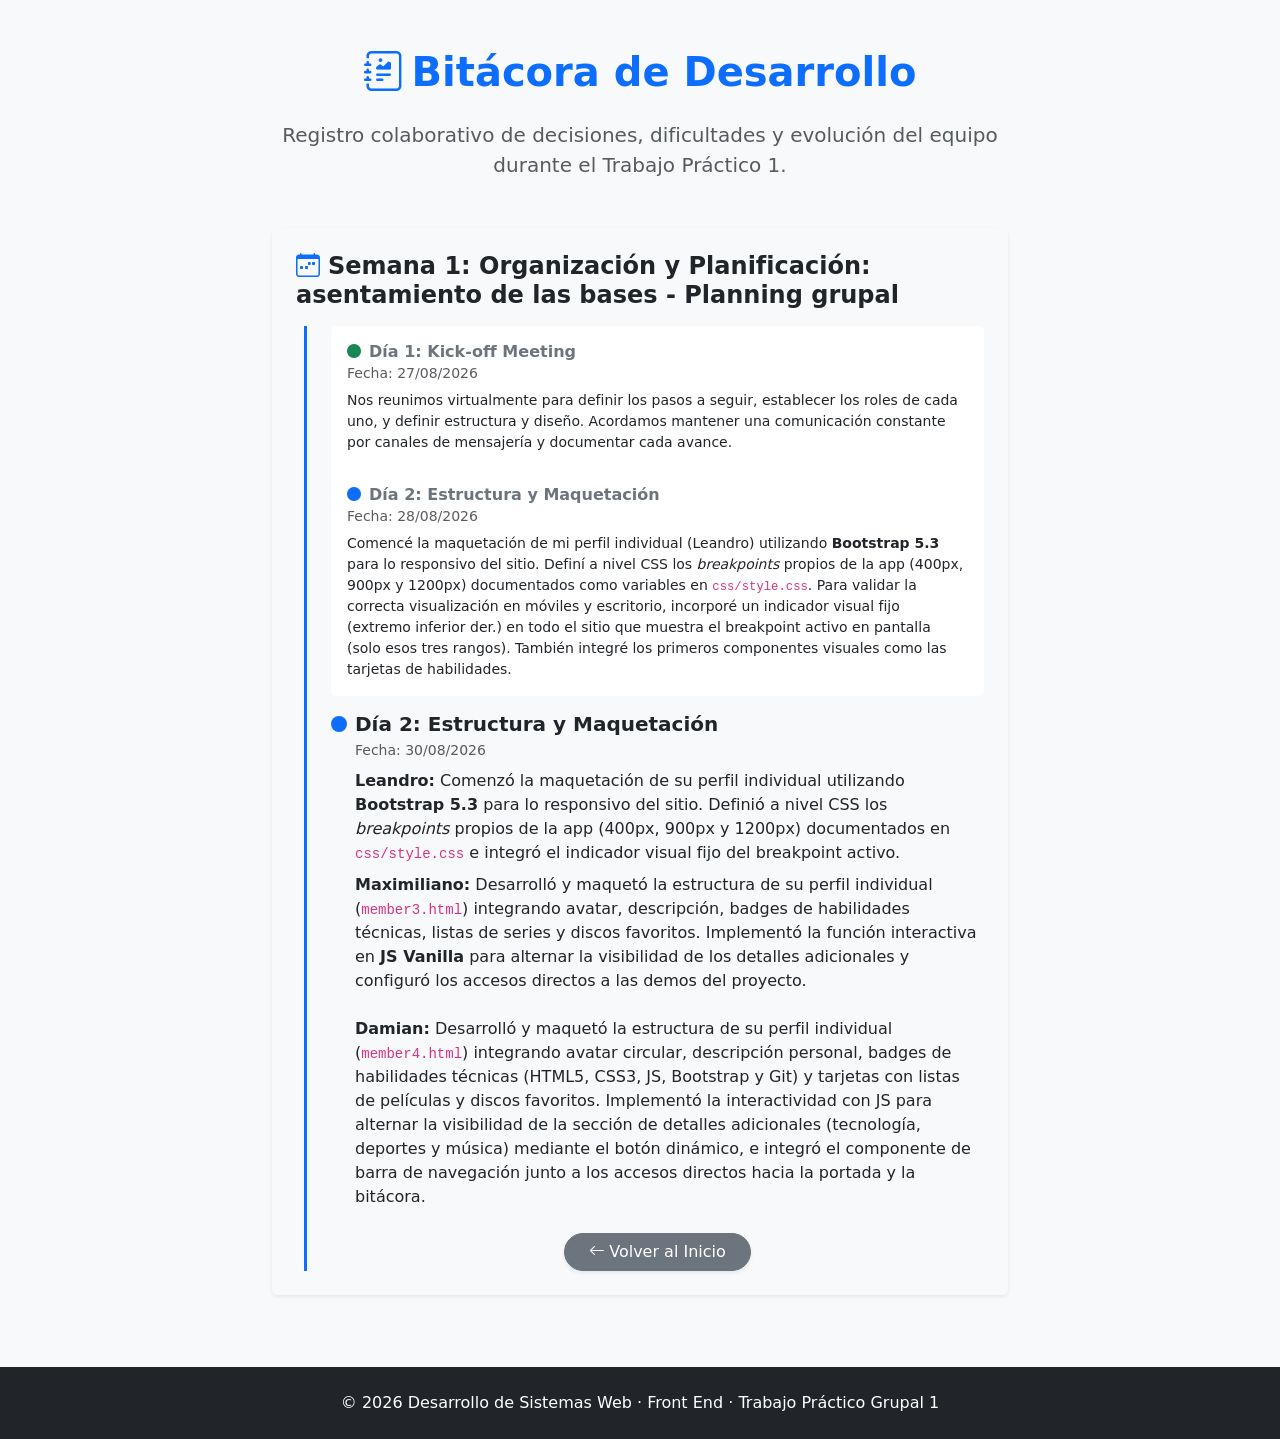
==== bitacora.html @ 04788057 "index y perfil" ====
﻿<!doctype html>
<html lang="es">
  <head>
    <meta charset="utf-8" />
    <meta name="viewport" content="width=device-width, initial-scale=1" />
    <title>TP1 Grupal - Bitácora</title>
    <!-- Bootstrap 5.3 CSS -->
    <link
      href="https://cdn.jsdelivr.net/npm/bootstrap@5.3.8/dist/css/bootstrap.min.css"
      rel="stylesheet"
      integrity="sha384-sRIl4kxILFvY47J16cr9ZwB07vP4J8+LH7qKQnuqkuIAvNWLzeN8tE5YBujZqJLB"
      crossorigin="anonymous"
    />
    <!-- Bootstrap Icons CDN -->
    <link
      rel="stylesheet"
      href="https://cdn.jsdelivr.net/npm/bootstrap-icons@1.13.1/font/bootstrap-icons.min.css"
    />
    <link href="css/style.css" rel="stylesheet" />
  </head>
  <body class="bg-light text-dark">
    <general-navbar></general-navbar>

    <!-- Contenido Bitácora -->
    <main class="container my-5">
      <div class="row justify-content-center">
        <div class="col-lg-8">
          <h1 class="mb-4 fw-bold text-primary text-center">
            <i class="bi bi-journal-richtext me-2"></i>Bitácora de Desarrollo
          </h1>
          <p class="lead text-muted text-center mb-5">
            Registro colaborativo de decisiones, dificultades y evolución del
            equipo durante el Trabajo Práctico 1.
          </p>

          <!-- SEMANA 1: Contenedor Principal -->
          <div class="card mb-4 shadow-sm border-0 bg-light">
            <div class="card-body p-4">
              <h3 class="card-title h4 text-dark fw-bold mb-3">
                <i class="bi bi-calendar-week me-2 text-primary"></i>Semana 1:
                Organización y Planificación: asentamiento de las bases -
                Planning grupal
              </h3>

              <!-- DIA 1: Anidado visualmente -->
              <div class="border-start border-3 border-primary ps-4 ms-2 mt-3">
                <div class="card border-0 shadow-none bg-white mb-3">
                  <div class="card-body p-3">
                    <h5 class="card-title h6 fw-bold text-secondary">
                      <i class="bi bi-circle-fill text-success small me-2"></i
                      >Día 1: Kick-off Meeting
                    </h5>
                    <h6 class="card-subtitle mb-2 text-muted small">
                      Fecha: 27/08/2026
                    </h6>
                    <p class="card-text small">
                      Nos reunimos virtualmente para definir los pasos a seguir,
                      establecer los roles de cada uno, y definir estructura y
                      diseño. Acordamos mantener una comunicación constante por
                      canales de mensajería y documentar cada avance.
                    </p>
                  </div>
                  <div class="card-body p-3">
                    <h5 class="card-title h6 fw-bold text-secondary">
                      <i class="bi bi-circle-fill text-primary small me-2"></i
                      >Día 2: Estructura y Maquetación
                    </h5>
                    <h6 class="card-subtitle mb-2 text-muted small">
                      Fecha: 28/08/2026
                    </h6>
                    <p class="card-text small">
                      Comencé la maquetación de mi perfil individual (Leandro)
                      utilizando
                      <strong>Bootstrap 5.3</strong> para lo responsivo del
                      sitio. Definí a nivel CSS los <em>breakpoints</em> propios
                      de la app (400px, 900px y 1200px) documentados como
                      variables en <code>css/style.css</code>. Para validar la
                      correcta visualización en móviles y escritorio, incorporé
                      un indicador visual fijo (extremo inferior der.) en todo
                      el sitio que muestra el breakpoint activo en pantalla
                      (solo esos tres rangos). También integré los primeros
                      componentes visuales como las tarjetas de habilidades.
                    </p>
                  </div>
                </div>

                <!-- Aquí podrías agregar Día 2, Día 3, etc. siguiendo la misma estructura -->
              <div class="mb-4">
  <div class="d-flex align-items-center mb-1">
    <span class="badge bg-primary rounded-circle p-2 me-2"> </span>
    <h5 class="fw-bold mb-0 text-dark">Día 2: Estructura y Maquetación</h5>
  </div>
  <p class="text-muted small mb-2 ps-4">Fecha: 30/08/2026</p>
  
  <div class="ps-4">
    <p class="mb-2">
      <strong>Leandro:</strong> Comenzó la maquetación de su perfil individual utilizando <strong>Bootstrap 5.3</strong> para lo responsivo del sitio. Definió a nivel CSS los <em>breakpoints</em> propios de la app (400px, 900px y 1200px) documentados en <code>css/style.css</code> e integró el indicador visual fijo del breakpoint activo.
    </p>
    <p class="mb-0">
      <strong>Maximiliano:</strong> Desarrolló y maquetó la estructura de su perfil individual (<code>member3.html</code>) integrando avatar, descripción, badges de habilidades técnicas, listas de series y discos favoritos. Implementó la función interactiva en <strong>JS Vanilla</strong> para alternar la visibilidad de los detalles adicionales y configuró los accesos directos a las demos del proyecto.
    </p>
    <br>
    <p class="mb-4">
      <strong>Damian:</strong> Desarrolló y maquetó la estructura de su perfil individual (<code>member4.html</code>) integrando avatar circular, descripción personal, badges de habilidades técnicas (HTML5, CSS3, JS, Bootstrap y Git) y tarjetas con listas de películas y discos favoritos. Implementó la interactividad con JS para alternar la visibilidad de la sección de detalles adicionales (tecnología, deportes y música) mediante el botón dinámico, e integró el componente de barra de navegación junto a los accesos directos hacia la portada y la bitácora.
    </p>
  </div>
</div>

          <!-- SEMANA 2: Estructura comentada para futuro uso -->
          <!-- 
      <div class="card mb-4 shadow-sm border-0 bg-light">
        <div class="card-body p-4">
          <h3 class="card-title h4 text-dark fw-bold mb-3">
            <i class="bi bi-calendar-week me-2 text-primary"></i>Semana 2: Diseño y Estructura
          </h3>
          <div class="border-start border-3 border-primary ps-4 ms-2 mt-3">
             <div class="card border-0 shadow-none bg-white mb-3">
                <div class="card-body p-3">
                   <h5 class="card-title h6 fw-bold text-secondary">Día X: Avance específico</h5>
                   <p class="card-text small">Detalle del día...</p>
                </div>
             </div>
          </div>
        </div>
      </div> 
      -->

          <div class="text-center mt-4">
            <a
              href="index.html"
              class="btn btn-secondary shadow-sm rounded-pill px-4"
              ><i class="bi bi-arrow-left me-1"></i>Volver al Inicio</a
            >
          </div>
        </div>
      </div>
    </main>

    <!-- Footer -->
    <footer class="text-center py-4 mt-5 bg-dark text-white">
      <div class="container">
        <p class="mb-0">
          &copy; 2026 Desarrollo de Sistemas Web · Front End · Trabajo Práctico
          Grupal 1
        </p>
      </div>
    </footer>

    <!-- Bootstrap JS Bundle -->
    <script
      src="https://cdn.jsdelivr.net/npm/bootstrap@5.3.8/dist/js/bootstrap.bundle.min.js"
      integrity="sha384-FKyoEForCGlyvwx9Hj09JcYn3nv7wiPVlz7YYwJrWVcXK/BmnVDxM+D2scQbITxI"
      crossorigin="anonymous"
    ></script>
    <script type="module" src="js/components/general-navbar.js"></script>
    <script src="js/main.js"></script>
  </body>
</html>
---- css/style.css ----
﻿/* ============================================================
   Estilos mínimos TP1: Uso exclusivo de Bootstrap 5.3 y sus
   clases/colores utilitarios.

   Breakpoints responsivos del proyecto definidos a nivel CSS.
   Bootstrap maneja el grid y "lo responsivo"; aquí dejamos
   declarados y documentados los umbrales propios de la app y
   un indicador visual (debug) que muestra el breakpoint activo.
   ============================================================ */

/* Definición declarativa de los breakpoints de la aplicación */
:root {
  --bp-small: 400px; /* Móviles / phablets  */
  --bp-medium: 900px; /* Tablets / notebooks */
  --bp-large: 1200px; /* Desktop / escritorio */
}

/* Componentes compartidos por las vistas de perfil */
.profile-card {
  max-width: 900px;
  margin-inline: auto;
}

.profile-coin {
  width: 180px;
  height: 180px;
}

@media (max-width: 399.98px) {
  .profile-card {
    padding: 1rem !important;
  }

  .profile-coin {
    width: 140px;
    height: 140px;
  }
}

/* ------------------------------------------------------------
 * Indicador visual de breakpoint activo (debug / validación).
 * Fijo en una esquina, muestra SOLO los 3 breakpoints propios:
 *   400px  → .bp-400
 *   900px  → .bp-900
 *   1200px → .bp-1200
 * Por debajo de 400px el indicador permanece oculto.
 * ---------------------------------------------------------- */
.breakpoint-indicator {
  position: fixed;
  right: 1rem;
  bottom: 1rem;
  z-index: 1080;
  display: inline-flex;
  align-items: center;
  gap: 0.4rem;
  padding: 0.5rem 0.9rem;
  border-radius: 2rem;
  font-size: 0.75rem;
  font-weight: 600;
  line-height: 1;
  color: #fff;
  background-color: rgba(13, 110, 253, 0.85); /* primary */
  box-shadow: 0 0.25rem 0.75rem rgba(0, 0, 0, 0.25);
  pointer-events: none; /* no interfiere con el contenido */
  user-select: none;
}

.breakpoint-indicator span {
  display: none; /* cada span se activa solo en su rango */
}

/* Breakpoint LARGE ≥ 1200px (escritorio) → mostrar "1200px" */
@media (min-width: 1200px) {
  .breakpoint-indicator .bp-1200 {
    display: inline-flex;
  }
}

/* Breakpoint MEDIUM ≥ 900px y < 1200px (tablet / notebook) → "900px" */
@media (min-width: 900px) and (max-width: 1199.98px) {
  .breakpoint-indicator .bp-900 {
    display: inline-flex;
  }
}

/* Breakpoint SMALL ≥ 400px y < 900px (móvil / phablet) → "400px" */
@media (min-width: 400px) and (max-width: 899.98px) {
  .breakpoint-indicator .bp-400 {
    display: inline-flex;
  }
}
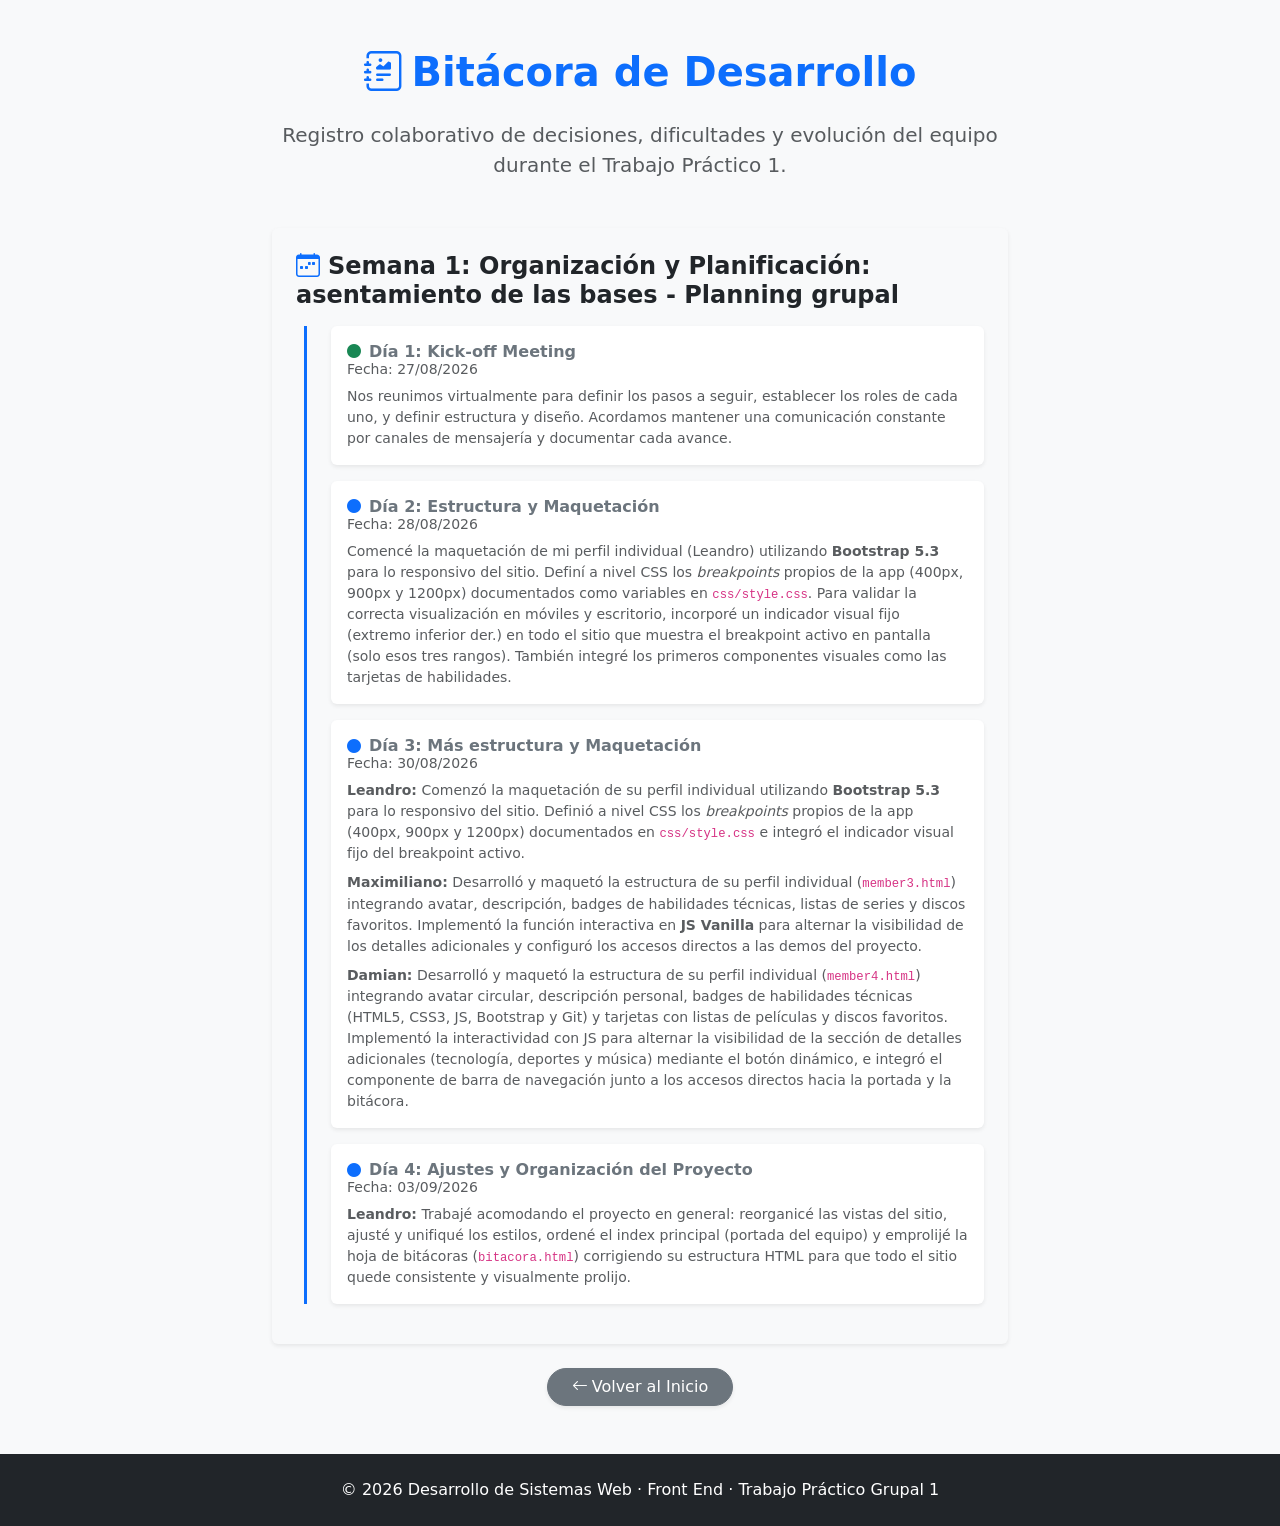
==== commit 51d06c4d: "bitacora mejorada" ====
--- a/bitacora.html
+++ b/bitacora.html
@@ -1,4 +1,4 @@
-﻿<!doctype html>
+<!doctype html>
 <html lang="es">
   <head>
     <meta charset="utf-8" />
@@ -42,33 +42,38 @@
                 Planning grupal
               </h3>
 
-              <!-- DIA 1: Anidado visualmente -->
+              <!-- LINEA DE TIEMPO (TIMELINE) -->
               <div class="border-start border-3 border-primary ps-4 ms-2 mt-3">
-                <div class="card border-0 shadow-none bg-white mb-3">
-                  <div class="card-body p-3">
-                    <h5 class="card-title h6 fw-bold text-secondary">
+                <!-- DIA 1 -->
+                <div class="card border-0 shadow-sm bg-white mb-3">
+                  <div class="card-body p-3">
+                    <h5 class="card-title h6 fw-bold text-secondary mb-1">
                       <i class="bi bi-circle-fill text-success small me-2"></i
                       >Día 1: Kick-off Meeting
                     </h5>
                     <h6 class="card-subtitle mb-2 text-muted small">
                       Fecha: 27/08/2026
                     </h6>
-                    <p class="card-text small">
+                    <p class="card-text small text-muted mb-0">
                       Nos reunimos virtualmente para definir los pasos a seguir,
                       establecer los roles de cada uno, y definir estructura y
                       diseño. Acordamos mantener una comunicación constante por
                       canales de mensajería y documentar cada avance.
                     </p>
                   </div>
-                  <div class="card-body p-3">
-                    <h5 class="card-title h6 fw-bold text-secondary">
+                </div>
+
+                <!-- DIA 2 (28/08/2026) -->
+                <div class="card border-0 shadow-sm bg-white mb-3">
+                  <div class="card-body p-3">
+                    <h5 class="card-title h6 fw-bold text-secondary mb-1">
                       <i class="bi bi-circle-fill text-primary small me-2"></i
                       >Día 2: Estructura y Maquetación
                     </h5>
                     <h6 class="card-subtitle mb-2 text-muted small">
                       Fecha: 28/08/2026
                     </h6>
-                    <p class="card-text small">
+                    <p class="card-text small text-muted mb-0">
                       Comencé la maquetación de mi perfil individual (Leandro)
                       utilizando
                       <strong>Bootstrap 5.3</strong> para lo responsivo del
@@ -84,47 +89,103 @@
                   </div>
                 </div>
 
-                <!-- Aquí podrías agregar Día 2, Día 3, etc. siguiendo la misma estructura -->
-              <div class="mb-4">
-  <div class="d-flex align-items-center mb-1">
-    <span class="badge bg-primary rounded-circle p-2 me-2"> </span>
-    <h5 class="fw-bold mb-0 text-dark">Día 2: Estructura y Maquetación</h5>
-  </div>
-  <p class="text-muted small mb-2 ps-4">Fecha: 30/08/2026</p>
-  
-  <div class="ps-4">
-    <p class="mb-2">
-      <strong>Leandro:</strong> Comenzó la maquetación de su perfil individual utilizando <strong>Bootstrap 5.3</strong> para lo responsivo del sitio. Definió a nivel CSS los <em>breakpoints</em> propios de la app (400px, 900px y 1200px) documentados en <code>css/style.css</code> e integró el indicador visual fijo del breakpoint activo.
-    </p>
-    <p class="mb-0">
-      <strong>Maximiliano:</strong> Desarrolló y maquetó la estructura de su perfil individual (<code>member3.html</code>) integrando avatar, descripción, badges de habilidades técnicas, listas de series y discos favoritos. Implementó la función interactiva en <strong>JS Vanilla</strong> para alternar la visibilidad de los detalles adicionales y configuró los accesos directos a las demos del proyecto.
-    </p>
-    <br>
-    <p class="mb-4">
-      <strong>Damian:</strong> Desarrolló y maquetó la estructura de su perfil individual (<code>member4.html</code>) integrando avatar circular, descripción personal, badges de habilidades técnicas (HTML5, CSS3, JS, Bootstrap y Git) y tarjetas con listas de películas y discos favoritos. Implementó la interactividad con JS para alternar la visibilidad de la sección de detalles adicionales (tecnología, deportes y música) mediante el botón dinámico, e integró el componente de barra de navegación junto a los accesos directos hacia la portada y la bitácora.
-    </p>
-  </div>
-</div>
+                <!-- DIA 3 (30/08/2026) -->
+                <div class="card border-0 shadow-sm bg-white mb-3">
+                  <div class="card-body p-3">
+                    <h5 class="card-title h6 fw-bold text-secondary mb-1">
+                      <i class="bi bi-circle-fill text-primary small me-2"></i
+                      >Día 3: Más estructura y Maquetación
+                    </h5>
+                    <h6 class="card-subtitle mb-2 text-muted small">
+                      Fecha: 30/08/2026
+                    </h6>
+
+                    <div class="card-text small text-muted">
+                      <p class="mb-2">
+                        <strong>Leandro:</strong> Comenzó la maquetación de su
+                        perfil individual utilizando
+                        <strong>Bootstrap 5.3</strong> para lo responsivo del
+                        sitio. Definió a nivel CSS los
+                        <em>breakpoints</em> propios de la app (400px, 900px y
+                        1200px) documentados en <code>css/style.css</code> e
+                        integró el indicador visual fijo del breakpoint activo.
+                      </p>
+                      <p class="mb-2">
+                        <strong>Maximiliano:</strong> Desarrolló y maquetó la
+                        estructura de su perfil individual
+                        (<code>member3.html</code>) integrando avatar,
+                        descripción, badges de habilidades técnicas, listas de
+                        series y discos favoritos. Implementó la función
+                        interactiva en <strong>JS Vanilla</strong> para alternar
+                        la visibilidad de los detalles adicionales y configuró
+                        los accesos directos a las demos del proyecto.
+                      </p>
+                      <p class="mb-0">
+                        <strong>Damian:</strong> Desarrolló y maquetó la
+                        estructura de su perfil individual
+                        (<code>member4.html</code>) integrando avatar circular,
+                        descripción personal, badges de habilidades técnicas
+                        (HTML5, CSS3, JS, Bootstrap y Git) y tarjetas con listas
+                        de películas y discos favoritos. Implementó la
+                        interactividad con JS para alternar la visibilidad de la
+                        sección de detalles adicionales (tecnología, deportes y
+                        música) mediante el botón dinámico, e integró el
+                        componente de barra de navegación junto a los accesos
+                        directos hacia la portada y la bitácora.
+                      </p>
+
+                    </div>
+                  </div>
+                </div>
+
+                <!-- DIA 4 (03/09/2026) -->
+                <div class="card border-0 shadow-sm bg-white mb-3">
+                  <div class="card-body p-3">
+                    <h5 class="card-title h6 fw-bold text-secondary mb-1">
+                      <i class="bi bi-circle-fill text-primary small me-2"></i
+                      >Día 4: Ajustes y Organización del Proyecto
+                    </h5>
+                    <h6 class="card-subtitle mb-2 text-muted small">
+                      Fecha: 03/09/2026
+                    </h6>
+                    <p class="card-text small text-muted mb-0">
+                      <strong>Leandro:</strong> Trabajé acomodando el proyecto
+                      en general: reorganicé las vistas del sitio, ajusté y
+                      unifiqué los estilos, ordené el index principal (portada
+                      del equipo) y emprolijé la hoja de bitácoras
+                      (<code>bitacora.html</code>) corrigiendo su estructura
+                      HTML para que todo el sitio quede consistente y
+                      visualmente prolijo.
+                    </p>
+                  </div>
+                </div>
+
+               </div>
+            </div>
+            <!-- Fin de card-body de Semana 1 -->
+          </div>
+          <!-- Fin de card de Semana 1 -->
 
           <!-- SEMANA 2: Estructura comentada para futuro uso -->
           <!-- 
-      <div class="card mb-4 shadow-sm border-0 bg-light">
-        <div class="card-body p-4">
-          <h3 class="card-title h4 text-dark fw-bold mb-3">
-            <i class="bi bi-calendar-week me-2 text-primary"></i>Semana 2: Diseño y Estructura
-          </h3>
-          <div class="border-start border-3 border-primary ps-4 ms-2 mt-3">
-             <div class="card border-0 shadow-none bg-white mb-3">
-                <div class="card-body p-3">
-                   <h5 class="card-title h6 fw-bold text-secondary">Día X: Avance específico</h5>
-                   <p class="card-text small">Detalle del día...</p>
-                </div>
-             </div>
-          </div>
-        </div>
-      </div> 
-      -->
-
+          <div class="card mb-4 shadow-sm border-0 bg-light">
+            <div class="card-body p-4">
+              <h3 class="card-title h4 text-dark fw-bold mb-3">
+                <i class="bi bi-calendar-week me-2 text-primary"></i>Semana 2: Diseño y Estructura
+              </h3>
+              <div class="border-start border-3 border-primary ps-4 ms-2 mt-3">
+                <div class="card border-0 shadow-sm bg-white mb-3">
+                  <div class="card-body p-3">
+                    <h5 class="card-title h6 fw-bold text-secondary">Día X: Avance específico</h5>
+                    <p class="card-text small">Detalle del día...</p>
+                  </div>
+                </div>
+              </div>
+            </div>
+          </div> 
+          -->
+
+          <!-- Botón de retorno -->
           <div class="text-center mt-4">
             <a
               href="index.html"
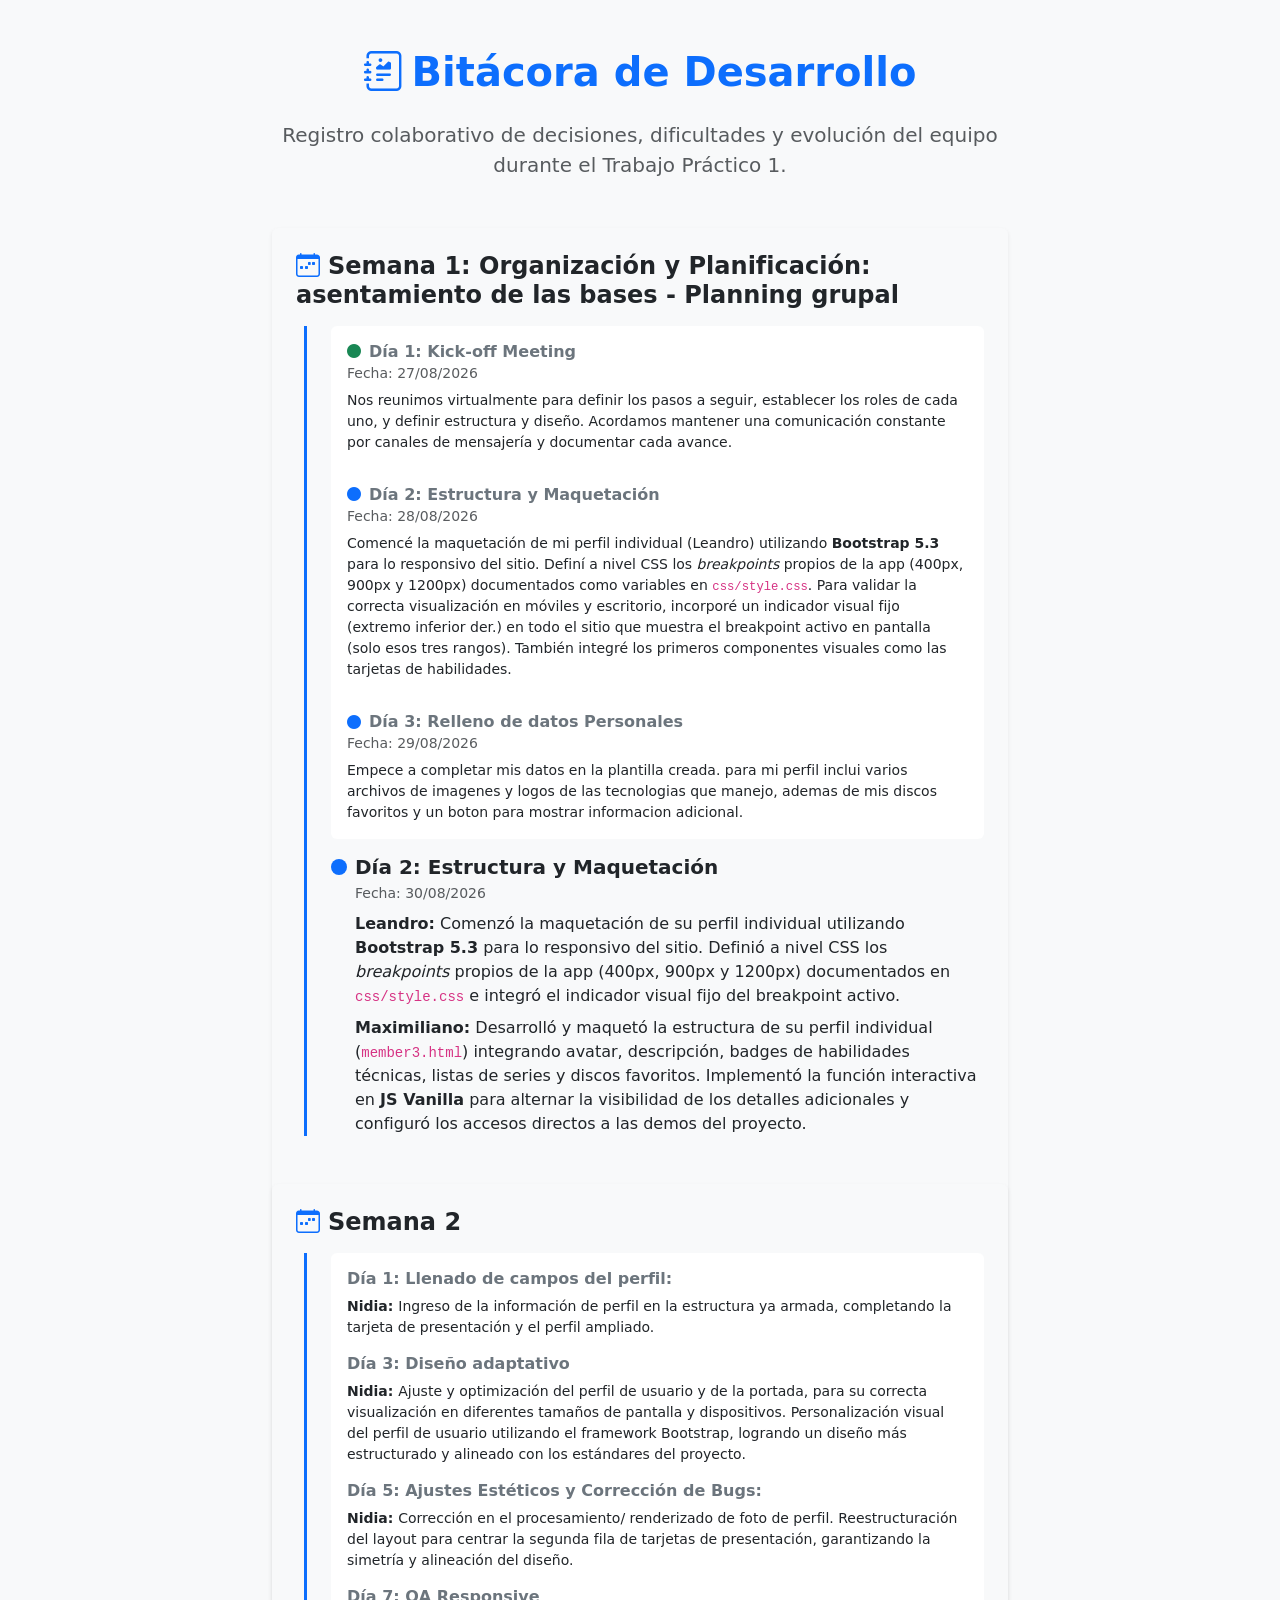
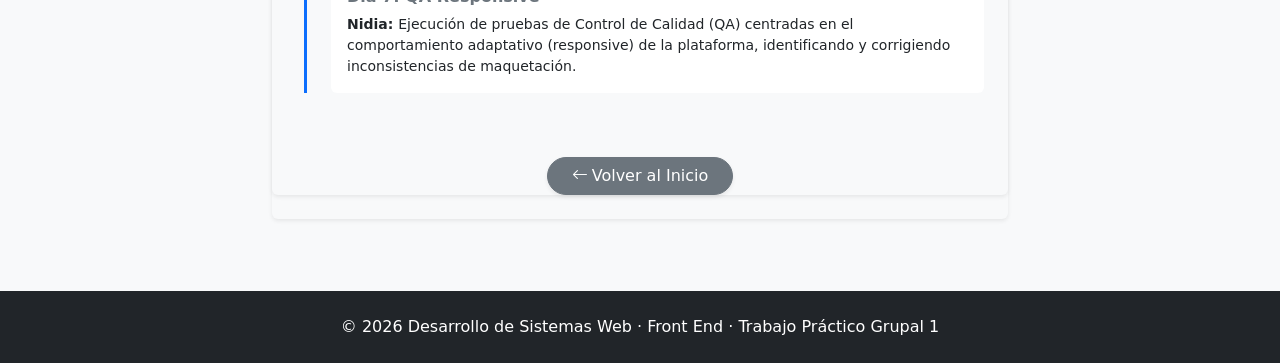
==== commit 59869550: "agregué mi parte de la bitácora" ====
--- a/bitacora.html
+++ b/bitacora.html
@@ -1,4 +1,4 @@
-<!doctype html>
+﻿<!doctype html>
 <html lang="es">
   <head>
     <meta charset="utf-8" />
@@ -42,38 +42,33 @@
                 Planning grupal
               </h3>
 
-              <!-- LINEA DE TIEMPO (TIMELINE) -->
+              <!-- DIA 1: Anidado visualmente -->
               <div class="border-start border-3 border-primary ps-4 ms-2 mt-3">
-                <!-- DIA 1 -->
-                <div class="card border-0 shadow-sm bg-white mb-3">
+                <div class="card border-0 shadow-none bg-white mb-3">
                   <div class="card-body p-3">
-                    <h5 class="card-title h6 fw-bold text-secondary mb-1">
+                    <h5 class="card-title h6 fw-bold text-secondary">
                       <i class="bi bi-circle-fill text-success small me-2"></i
                       >Día 1: Kick-off Meeting
                     </h5>
                     <h6 class="card-subtitle mb-2 text-muted small">
                       Fecha: 27/08/2026
                     </h6>
-                    <p class="card-text small text-muted mb-0">
+                    <p class="card-text small">
                       Nos reunimos virtualmente para definir los pasos a seguir,
                       establecer los roles de cada uno, y definir estructura y
                       diseño. Acordamos mantener una comunicación constante por
                       canales de mensajería y documentar cada avance.
                     </p>
                   </div>
-                </div>
-
-                <!-- DIA 2 (28/08/2026) -->
-                <div class="card border-0 shadow-sm bg-white mb-3">
                   <div class="card-body p-3">
-                    <h5 class="card-title h6 fw-bold text-secondary mb-1">
+                    <h5 class="card-title h6 fw-bold text-secondary">
                       <i class="bi bi-circle-fill text-primary small me-2"></i
                       >Día 2: Estructura y Maquetación
                     </h5>
                     <h6 class="card-subtitle mb-2 text-muted small">
                       Fecha: 28/08/2026
                     </h6>
-                    <p class="card-text small text-muted mb-0">
+                    <p class="card-text small">
                       Comencé la maquetación de mi perfil individual (Leandro)
                       utilizando
                       <strong>Bootstrap 5.3</strong> para lo responsivo del
@@ -87,105 +82,76 @@
                       componentes visuales como las tarjetas de habilidades.
                     </p>
                   </div>
-                </div>
-
-                <!-- DIA 3 (30/08/2026) -->
-                <div class="card border-0 shadow-sm bg-white mb-3">
                   <div class="card-body p-3">
-                    <h5 class="card-title h6 fw-bold text-secondary mb-1">
+                    <h5 class="card-title h6 fw-bold text-secondary">
                       <i class="bi bi-circle-fill text-primary small me-2"></i
-                      >Día 3: Más estructura y Maquetación
+                      >Día 3: Relleno de datos Personales
                     </h5>
                     <h6 class="card-subtitle mb-2 text-muted small">
-                      Fecha: 30/08/2026
+                      Fecha: 29/08/2026
                     </h6>
-
-                    <div class="card-text small text-muted">
-                      <p class="mb-2">
-                        <strong>Leandro:</strong> Comenzó la maquetación de su
-                        perfil individual utilizando
-                        <strong>Bootstrap 5.3</strong> para lo responsivo del
-                        sitio. Definió a nivel CSS los
-                        <em>breakpoints</em> propios de la app (400px, 900px y
-                        1200px) documentados en <code>css/style.css</code> e
-                        integró el indicador visual fijo del breakpoint activo.
-                      </p>
-                      <p class="mb-2">
-                        <strong>Maximiliano:</strong> Desarrolló y maquetó la
-                        estructura de su perfil individual
-                        (<code>member3.html</code>) integrando avatar,
-                        descripción, badges de habilidades técnicas, listas de
-                        series y discos favoritos. Implementó la función
-                        interactiva en <strong>JS Vanilla</strong> para alternar
-                        la visibilidad de los detalles adicionales y configuró
-                        los accesos directos a las demos del proyecto.
-                      </p>
-                      <p class="mb-0">
-                        <strong>Damian:</strong> Desarrolló y maquetó la
-                        estructura de su perfil individual
-                        (<code>member4.html</code>) integrando avatar circular,
-                        descripción personal, badges de habilidades técnicas
-                        (HTML5, CSS3, JS, Bootstrap y Git) y tarjetas con listas
-                        de películas y discos favoritos. Implementó la
-                        interactividad con JS para alternar la visibilidad de la
-                        sección de detalles adicionales (tecnología, deportes y
-                        música) mediante el botón dinámico, e integró el
-                        componente de barra de navegación junto a los accesos
-                        directos hacia la portada y la bitácora.
-                      </p>
-
-                    </div>
-                  </div>
-                </div>
-
-                <!-- DIA 4 (03/09/2026) -->
-                <div class="card border-0 shadow-sm bg-white mb-3">
-                  <div class="card-body p-3">
-                    <h5 class="card-title h6 fw-bold text-secondary mb-1">
-                      <i class="bi bi-circle-fill text-primary small me-2"></i
-                      >Día 4: Ajustes y Organización del Proyecto
-                    </h5>
-                    <h6 class="card-subtitle mb-2 text-muted small">
-                      Fecha: 03/09/2026
-                    </h6>
-                    <p class="card-text small text-muted mb-0">
-                      <strong>Leandro:</strong> Trabajé acomodando el proyecto
-                      en general: reorganicé las vistas del sitio, ajusté y
-                      unifiqué los estilos, ordené el index principal (portada
-                      del equipo) y emprolijé la hoja de bitácoras
-                      (<code>bitacora.html</code>) corrigiendo su estructura
-                      HTML para que todo el sitio quede consistente y
-                      visualmente prolijo.
+                    <p class="card-text small">
+                      Empece a completar mis datos en la plantilla creada. para mi perfil inclui varios archivos de imagenes y
+                      logos de las tecnologias que manejo, ademas de mis discos favoritos y un boton para mostrar informacion adicional.
+                                              
                     </p>
                   </div>
                 </div>
 
-               </div>
-            </div>
-            <!-- Fin de card-body de Semana 1 -->
-          </div>
-          <!-- Fin de card de Semana 1 -->
-
-          <!-- SEMANA 2: Estructura comentada para futuro uso -->
-          <!-- 
-          <div class="card mb-4 shadow-sm border-0 bg-light">
-            <div class="card-body p-4">
-              <h3 class="card-title h4 text-dark fw-bold mb-3">
-                <i class="bi bi-calendar-week me-2 text-primary"></i>Semana 2: Diseño y Estructura
-              </h3>
-              <div class="border-start border-3 border-primary ps-4 ms-2 mt-3">
-                <div class="card border-0 shadow-sm bg-white mb-3">
-                  <div class="card-body p-3">
-                    <h5 class="card-title h6 fw-bold text-secondary">Día X: Avance específico</h5>
-                    <p class="card-text small">Detalle del día...</p>
+                <!-- Aquí podrías agregar Día 2, Día 3, etc. siguiendo la misma estructura -->
+              <div class="mb-4">
+                  <div class="d-flex align-items-center mb-1">
+                    <span class="badge bg-primary rounded-circle p-2 me-2"> </span>
+                    <h5 class="fw-bold mb-0 text-dark">Día 2: Estructura y Maquetación</h5>
+                  </div>
+                  <p class="text-muted small mb-2 ps-4">Fecha: 30/08/2026</p>
+                  
+                  <div class="ps-4">
+                    <p class="mb-2">
+                      <strong>Leandro:</strong> Comenzó la maquetación de su perfil individual utilizando <strong>Bootstrap 5.3</strong> para lo responsivo del sitio. Definió a nivel CSS los <em>breakpoints</em> propios de la app (400px, 900px y 1200px) documentados en <code>css/style.css</code> e integró el indicador visual fijo del breakpoint activo.
+                    </p>
+                    <p class="mb-0">
+                      <strong>Maximiliano:</strong> Desarrolló y maquetó la estructura de su perfil individual (<code>member3.html</code>) integrando avatar, descripción, badges de habilidades técnicas, listas de series y discos favoritos. Implementó la función interactiva en <strong>JS Vanilla</strong> para alternar la visibilidad de los detalles adicionales y configuró los accesos directos a las demos del proyecto.
+                    </p>
                   </div>
                 </div>
               </div>
-            </div>
-          </div> 
-          -->
+          </div>            <!-- SEMANA 2: -->
+           
+              <div class="card mb-4 shadow-sm border-0 bg-light">
+                      <div class="card-body p-4">
+                        <h3 class="card-title h4 text-dark fw-bold mb-3">
+                          <i class="bi bi-calendar-week me-2 text-primary"></i>Semana 2
+                        </h3>
+                        <div class="border-start border-3 border-primary ps-4 ms-2 mt-3">
+                          <div class="card border-0 shadow-none bg-white mb-3">
+                              <div class="card-body p-3">
 
-          <!-- Botón de retorno -->
+                                <h5 class="card-title h6 fw-bold text-secondary">Día 1: Llenado de campos del perfil:</h5>
+                                <p class="card-text small"><strong>Nidia: </strong>Ingreso de la información de perfil en la 
+                                estructura ya armada, completando la tarjeta de presentación y el perfil ampliado.</p>
+                                <h5 class="card-title h6 fw-bold text-secondary">Día 3: Diseño adaptativo</h5>
+                                <p class="card-text small"><strong>Nidia: </strong>Ajuste y optimización del perfil 
+                                  de usuario y de la portada, para su correcta visualización en diferentes tamaños de pantalla y
+                                  dispositivos. Personalización visual del perfil de usuario utilizando el framework Bootstrap,
+                                  logrando un diseño más estructurado y alineado con los estándares del proyecto.</p>  
+                                <h5 class="card-title h6 fw-bold text-secondary">Día 5: Ajustes Estéticos y Corrección de Bugs:</h5>
+                                <p class="card-text small"><strong>Nidia: </strong>Corrección en el procesamiento/
+                                  renderizado de foto de perfil. Reestructuración del layout para centrar la segunda
+                                  fila de tarjetas de presentación, garantizando la simetría y alineación del diseño.</p>
+                                  <h5 class="card-title h6 fw-bold text-secondary">Día 7: QA Responsive</h5>
+                                <p class="card-text small"><strong>Nidia: </strong>Ejecución de pruebas de Control de Calidad (QA)
+                                  centradas en el comportamiento adaptativo (responsive) de la plataforma, identificando
+                                    y corrigiendo inconsistencias de maquetación.</p>
+                                
+                                  
+                              </div>
+              </div>
+          
+        </div>
+      </div> 
+      
+
           <div class="text-center mt-4">
             <a
               href="index.html"
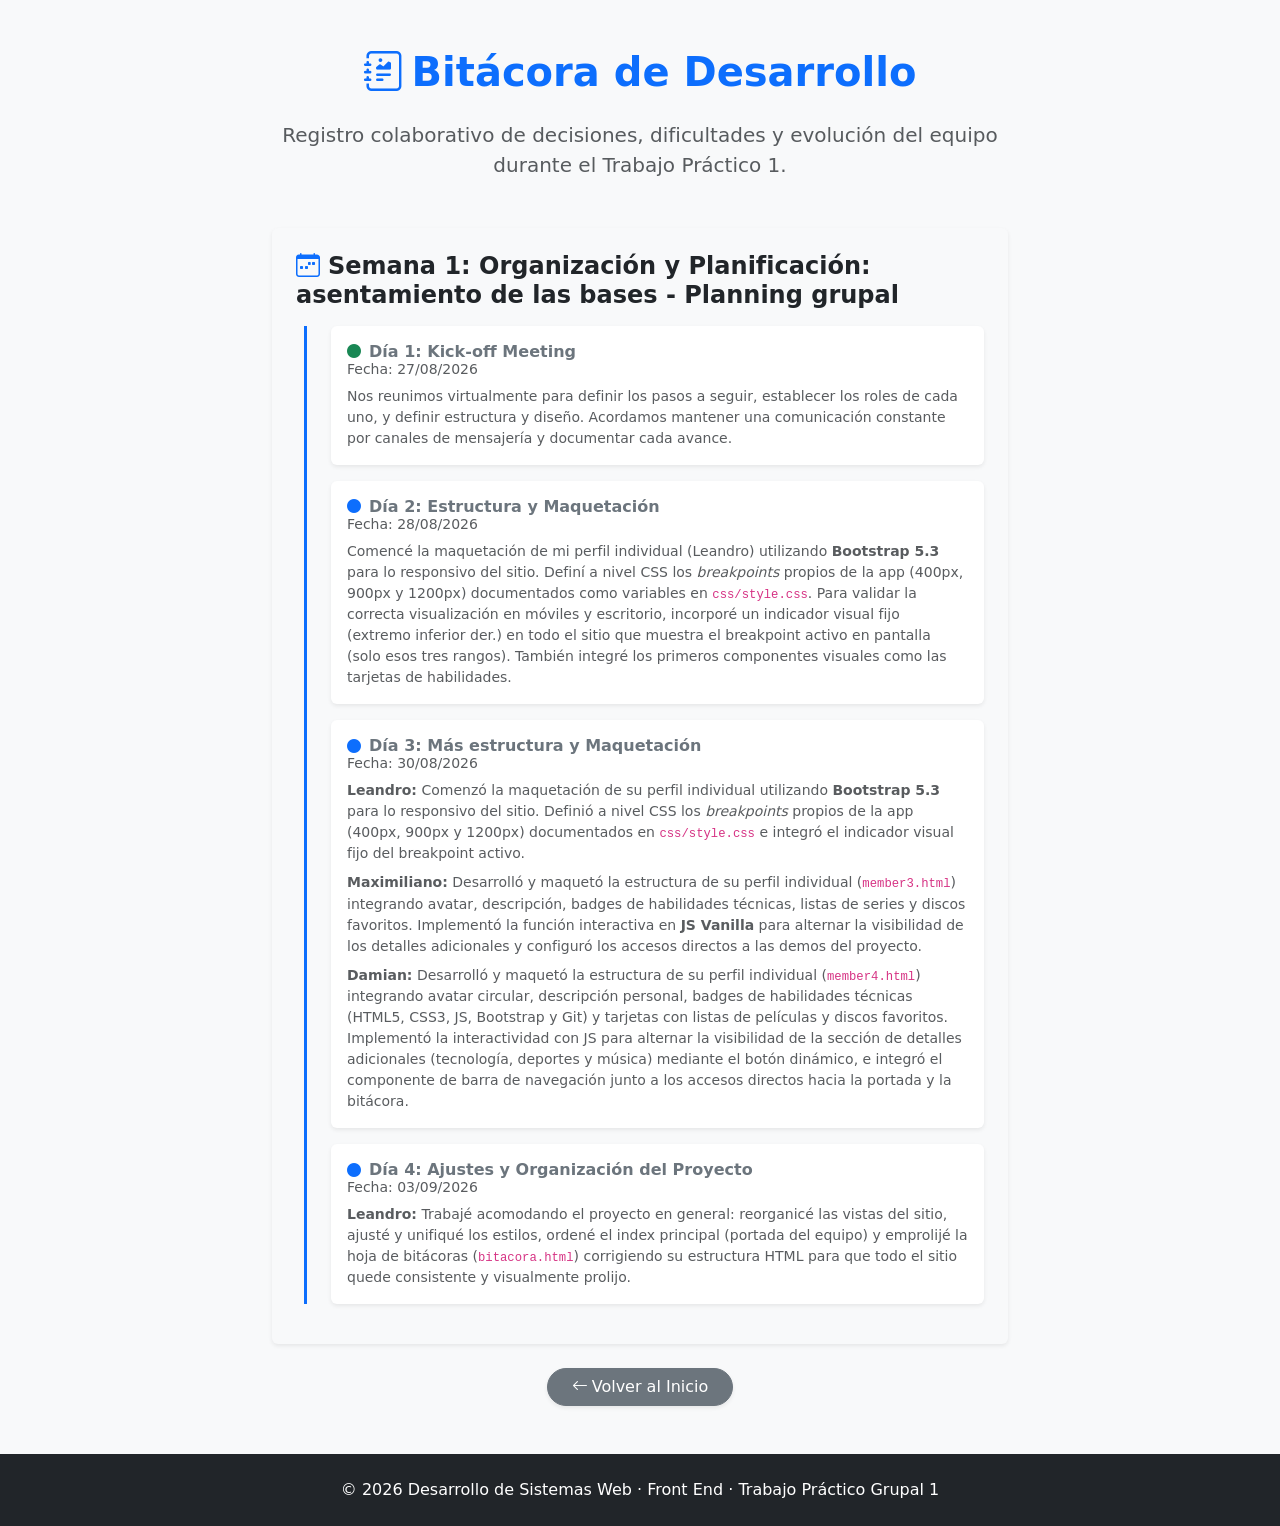
==== commit 87b5e64f: "Merge branch 'main' into Nidia" ====
--- a/bitacora.html
+++ b/bitacora.html
@@ -1,4 +1,4 @@
-﻿<!doctype html>
+<!doctype html>
 <html lang="es">
   <head>
     <meta charset="utf-8" />
@@ -42,33 +42,38 @@
                 Planning grupal
               </h3>
 
-              <!-- DIA 1: Anidado visualmente -->
+              <!-- LINEA DE TIEMPO (TIMELINE) -->
               <div class="border-start border-3 border-primary ps-4 ms-2 mt-3">
-                <div class="card border-0 shadow-none bg-white mb-3">
-                  <div class="card-body p-3">
-                    <h5 class="card-title h6 fw-bold text-secondary">
+                <!-- DIA 1 -->
+                <div class="card border-0 shadow-sm bg-white mb-3">
+                  <div class="card-body p-3">
+                    <h5 class="card-title h6 fw-bold text-secondary mb-1">
                       <i class="bi bi-circle-fill text-success small me-2"></i
                       >Día 1: Kick-off Meeting
                     </h5>
                     <h6 class="card-subtitle mb-2 text-muted small">
                       Fecha: 27/08/2026
                     </h6>
-                    <p class="card-text small">
+                    <p class="card-text small text-muted mb-0">
                       Nos reunimos virtualmente para definir los pasos a seguir,
                       establecer los roles de cada uno, y definir estructura y
                       diseño. Acordamos mantener una comunicación constante por
                       canales de mensajería y documentar cada avance.
                     </p>
                   </div>
-                  <div class="card-body p-3">
-                    <h5 class="card-title h6 fw-bold text-secondary">
+                </div>
+
+                <!-- DIA 2 (28/08/2026) -->
+                <div class="card border-0 shadow-sm bg-white mb-3">
+                  <div class="card-body p-3">
+                    <h5 class="card-title h6 fw-bold text-secondary mb-1">
                       <i class="bi bi-circle-fill text-primary small me-2"></i
                       >Día 2: Estructura y Maquetación
                     </h5>
                     <h6 class="card-subtitle mb-2 text-muted small">
                       Fecha: 28/08/2026
                     </h6>
-                    <p class="card-text small">
+                    <p class="card-text small text-muted mb-0">
                       Comencé la maquetación de mi perfil individual (Leandro)
                       utilizando
                       <strong>Bootstrap 5.3</strong> para lo responsivo del
@@ -82,76 +87,105 @@
                       componentes visuales como las tarjetas de habilidades.
                     </p>
                   </div>
-                  <div class="card-body p-3">
-                    <h5 class="card-title h6 fw-bold text-secondary">
+                </div>
+
+                <!-- DIA 3 (30/08/2026) -->
+                <div class="card border-0 shadow-sm bg-white mb-3">
+                  <div class="card-body p-3">
+                    <h5 class="card-title h6 fw-bold text-secondary mb-1">
                       <i class="bi bi-circle-fill text-primary small me-2"></i
-                      >Día 3: Relleno de datos Personales
-                    </h5>
-                    <h6 class="card-subtitle mb-2 text-muted small">
-                      Fecha: 29/08/2026
-                    </h6>
-                    <p class="card-text small">
-                      Empece a completar mis datos en la plantilla creada. para mi perfil inclui varios archivos de imagenes y
-                      logos de las tecnologias que manejo, ademas de mis discos favoritos y un boton para mostrar informacion adicional.
-                                              
+                      >Día 3: Más estructura y Maquetación
+                    </h5>
+                    <h6 class="card-subtitle mb-2 text-muted small">
+                      Fecha: 30/08/2026
+                    </h6>
+
+                    <div class="card-text small text-muted">
+                      <p class="mb-2">
+                        <strong>Leandro:</strong> Comenzó la maquetación de su
+                        perfil individual utilizando
+                        <strong>Bootstrap 5.3</strong> para lo responsivo del
+                        sitio. Definió a nivel CSS los
+                        <em>breakpoints</em> propios de la app (400px, 900px y
+                        1200px) documentados en <code>css/style.css</code> e
+                        integró el indicador visual fijo del breakpoint activo.
+                      </p>
+                      <p class="mb-2">
+                        <strong>Maximiliano:</strong> Desarrolló y maquetó la
+                        estructura de su perfil individual
+                        (<code>member3.html</code>) integrando avatar,
+                        descripción, badges de habilidades técnicas, listas de
+                        series y discos favoritos. Implementó la función
+                        interactiva en <strong>JS Vanilla</strong> para alternar
+                        la visibilidad de los detalles adicionales y configuró
+                        los accesos directos a las demos del proyecto.
+                      </p>
+                      <p class="mb-0">
+                        <strong>Damian:</strong> Desarrolló y maquetó la
+                        estructura de su perfil individual
+                        (<code>member4.html</code>) integrando avatar circular,
+                        descripción personal, badges de habilidades técnicas
+                        (HTML5, CSS3, JS, Bootstrap y Git) y tarjetas con listas
+                        de películas y discos favoritos. Implementó la
+                        interactividad con JS para alternar la visibilidad de la
+                        sección de detalles adicionales (tecnología, deportes y
+                        música) mediante el botón dinámico, e integró el
+                        componente de barra de navegación junto a los accesos
+                        directos hacia la portada y la bitácora.
+                      </p>
+
+                    </div>
+                  </div>
+                </div>
+
+                <!-- DIA 4 (03/09/2026) -->
+                <div class="card border-0 shadow-sm bg-white mb-3">
+                  <div class="card-body p-3">
+                    <h5 class="card-title h6 fw-bold text-secondary mb-1">
+                      <i class="bi bi-circle-fill text-primary small me-2"></i
+                      >Día 4: Ajustes y Organización del Proyecto
+                    </h5>
+                    <h6 class="card-subtitle mb-2 text-muted small">
+                      Fecha: 03/09/2026
+                    </h6>
+                    <p class="card-text small text-muted mb-0">
+                      <strong>Leandro:</strong> Trabajé acomodando el proyecto
+                      en general: reorganicé las vistas del sitio, ajusté y
+                      unifiqué los estilos, ordené el index principal (portada
+                      del equipo) y emprolijé la hoja de bitácoras
+                      (<code>bitacora.html</code>) corrigiendo su estructura
+                      HTML para que todo el sitio quede consistente y
+                      visualmente prolijo.
                     </p>
                   </div>
                 </div>
 
-                <!-- Aquí podrías agregar Día 2, Día 3, etc. siguiendo la misma estructura -->
-              <div class="mb-4">
-                  <div class="d-flex align-items-center mb-1">
-                    <span class="badge bg-primary rounded-circle p-2 me-2"> </span>
-                    <h5 class="fw-bold mb-0 text-dark">Día 2: Estructura y Maquetación</h5>
-                  </div>
-                  <p class="text-muted small mb-2 ps-4">Fecha: 30/08/2026</p>
-                  
-                  <div class="ps-4">
-                    <p class="mb-2">
-                      <strong>Leandro:</strong> Comenzó la maquetación de su perfil individual utilizando <strong>Bootstrap 5.3</strong> para lo responsivo del sitio. Definió a nivel CSS los <em>breakpoints</em> propios de la app (400px, 900px y 1200px) documentados en <code>css/style.css</code> e integró el indicador visual fijo del breakpoint activo.
-                    </p>
-                    <p class="mb-0">
-                      <strong>Maximiliano:</strong> Desarrolló y maquetó la estructura de su perfil individual (<code>member3.html</code>) integrando avatar, descripción, badges de habilidades técnicas, listas de series y discos favoritos. Implementó la función interactiva en <strong>JS Vanilla</strong> para alternar la visibilidad de los detalles adicionales y configuró los accesos directos a las demos del proyecto.
-                    </p>
+               </div>
+            </div>
+            <!-- Fin de card-body de Semana 1 -->
+          </div>
+          <!-- Fin de card de Semana 1 -->
+
+          <!-- SEMANA 2: Estructura comentada para futuro uso -->
+          <!-- 
+          <div class="card mb-4 shadow-sm border-0 bg-light">
+            <div class="card-body p-4">
+              <h3 class="card-title h4 text-dark fw-bold mb-3">
+                <i class="bi bi-calendar-week me-2 text-primary"></i>Semana 2: Diseño y Estructura
+              </h3>
+              <div class="border-start border-3 border-primary ps-4 ms-2 mt-3">
+                <div class="card border-0 shadow-sm bg-white mb-3">
+                  <div class="card-body p-3">
+                    <h5 class="card-title h6 fw-bold text-secondary">Día X: Avance específico</h5>
+                    <p class="card-text small">Detalle del día...</p>
                   </div>
                 </div>
               </div>
-          </div>            <!-- SEMANA 2: -->
-           
-              <div class="card mb-4 shadow-sm border-0 bg-light">
-                      <div class="card-body p-4">
-                        <h3 class="card-title h4 text-dark fw-bold mb-3">
-                          <i class="bi bi-calendar-week me-2 text-primary"></i>Semana 2
-                        </h3>
-                        <div class="border-start border-3 border-primary ps-4 ms-2 mt-3">
-                          <div class="card border-0 shadow-none bg-white mb-3">
-                              <div class="card-body p-3">
-
-                                <h5 class="card-title h6 fw-bold text-secondary">Día 1: Llenado de campos del perfil:</h5>
-                                <p class="card-text small"><strong>Nidia: </strong>Ingreso de la información de perfil en la 
-                                estructura ya armada, completando la tarjeta de presentación y el perfil ampliado.</p>
-                                <h5 class="card-title h6 fw-bold text-secondary">Día 3: Diseño adaptativo</h5>
-                                <p class="card-text small"><strong>Nidia: </strong>Ajuste y optimización del perfil 
-                                  de usuario y de la portada, para su correcta visualización en diferentes tamaños de pantalla y
-                                  dispositivos. Personalización visual del perfil de usuario utilizando el framework Bootstrap,
-                                  logrando un diseño más estructurado y alineado con los estándares del proyecto.</p>  
-                                <h5 class="card-title h6 fw-bold text-secondary">Día 5: Ajustes Estéticos y Corrección de Bugs:</h5>
-                                <p class="card-text small"><strong>Nidia: </strong>Corrección en el procesamiento/
-                                  renderizado de foto de perfil. Reestructuración del layout para centrar la segunda
-                                  fila de tarjetas de presentación, garantizando la simetría y alineación del diseño.</p>
-                                  <h5 class="card-title h6 fw-bold text-secondary">Día 7: QA Responsive</h5>
-                                <p class="card-text small"><strong>Nidia: </strong>Ejecución de pruebas de Control de Calidad (QA)
-                                  centradas en el comportamiento adaptativo (responsive) de la plataforma, identificando
-                                    y corrigiendo inconsistencias de maquetación.</p>
-                                
-                                  
-                              </div>
-              </div>
-          
-        </div>
-      </div> 
-      
-
+            </div>
+          </div> 
+          -->
+
+          <!-- Botón de retorno -->
           <div class="text-center mt-4">
             <a
               href="index.html"
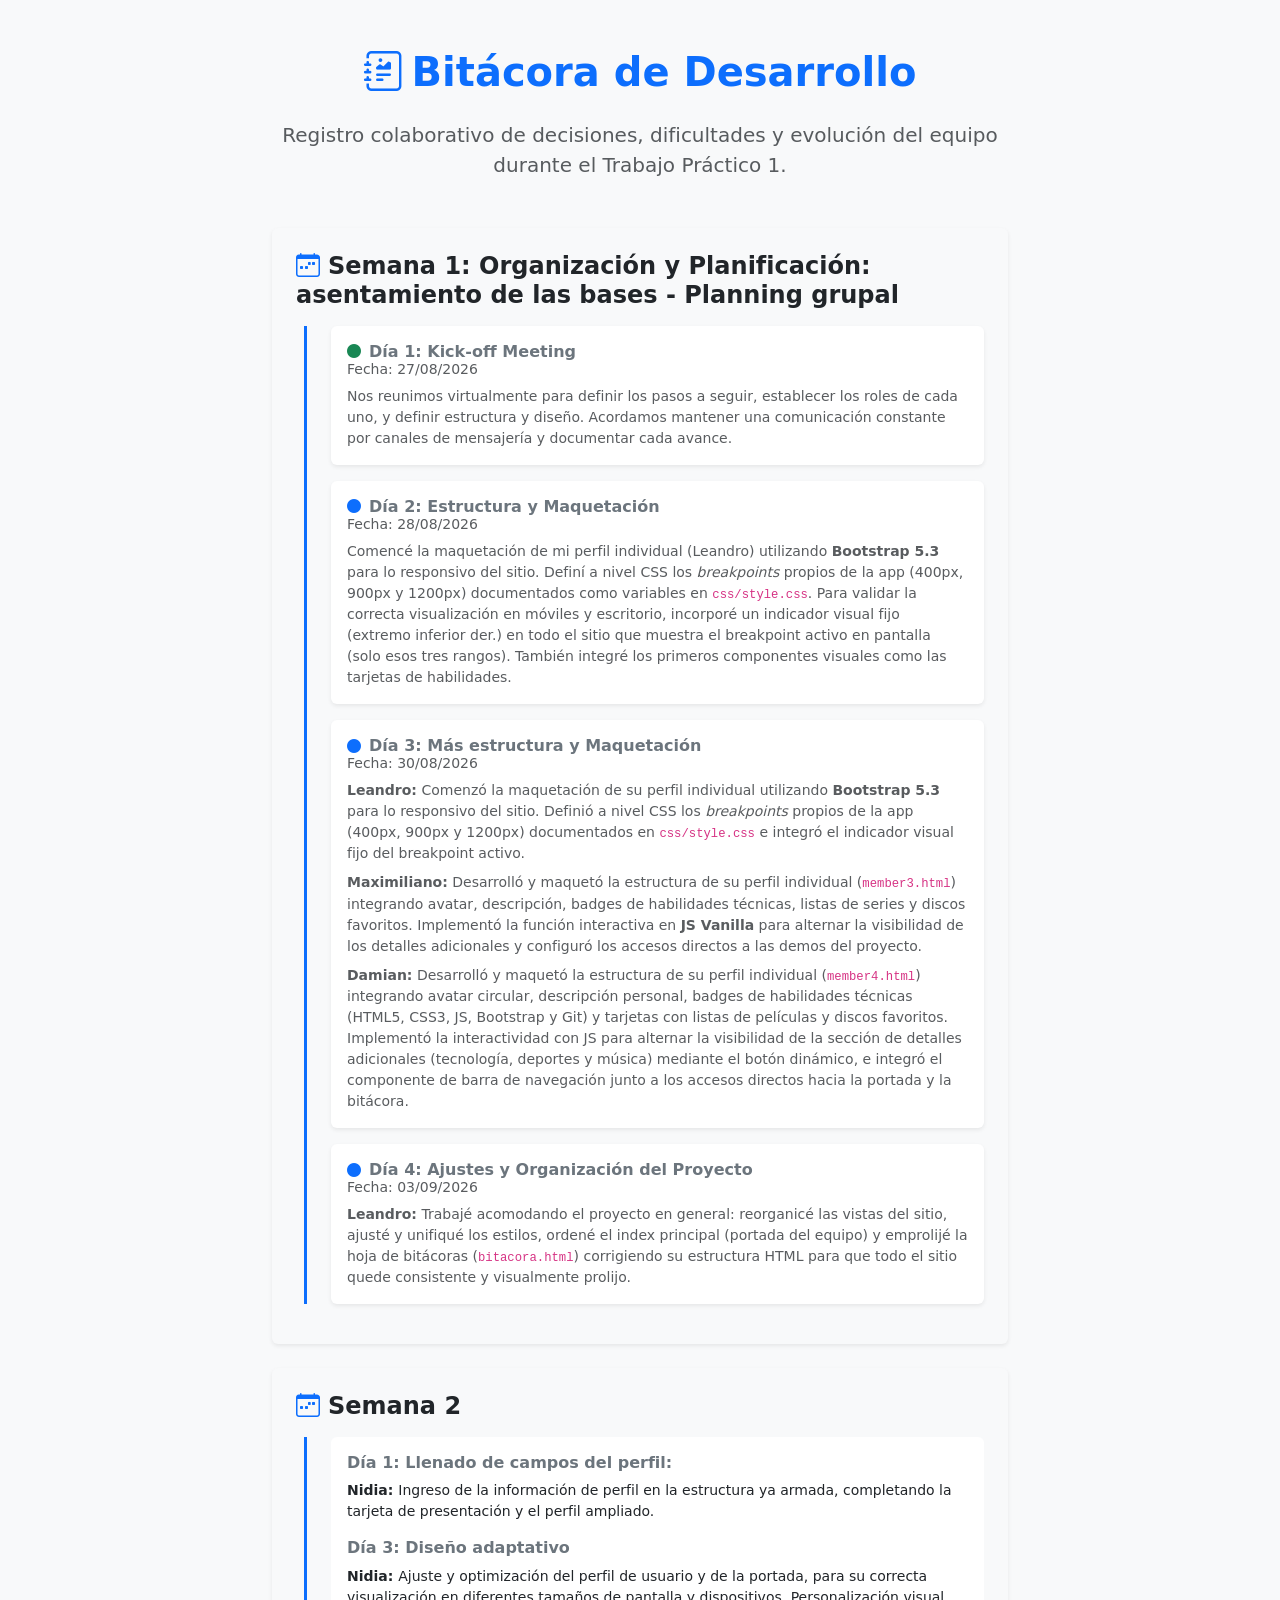
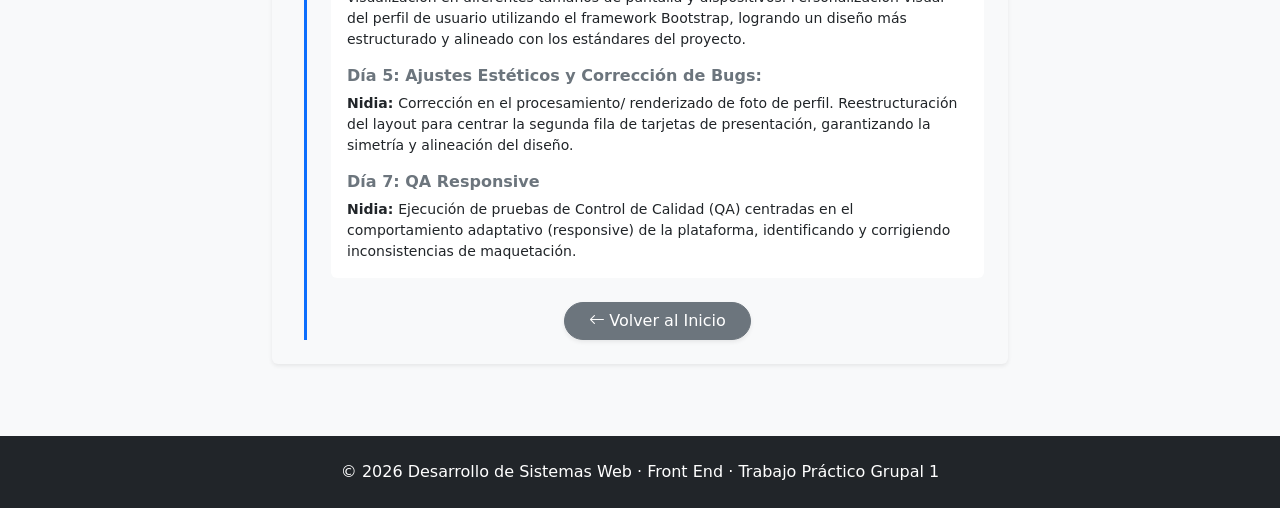
==== commit d9844e1f: "agregué mi parte de la bitácora" ====
--- a/bitacora.html
+++ b/bitacora.html
@@ -167,6 +167,36 @@
           <!-- Fin de card de Semana 1 -->
 
           <!-- SEMANA 2: Estructura comentada para futuro uso -->
+           <div class="card mb-4 shadow-sm border-0 bg-light">
+                      <div class="card-body p-4">
+                        <h3 class="card-title h4 text-dark fw-bold mb-3">
+                          <i class="bi bi-calendar-week me-2 text-primary"></i>Semana 2
+                        </h3>
+                        <div class="border-start border-3 border-primary ps-4 ms-2 mt-3">
+                          <div class="card border-0 shadow-none bg-white mb-3">
+                              <div class="card-body p-3">
+
+                                <h5 class="card-title h6 fw-bold text-secondary">Día 1: Llenado de campos del perfil:</h5>
+                                <p class="card-text small"><strong>Nidia: </strong>Ingreso de la información de perfil en la 
+                                estructura ya armada, completando la tarjeta de presentación y el perfil ampliado.</p>
+                                <h5 class="card-title h6 fw-bold text-secondary">Día 3: Diseño adaptativo</h5>
+                                <p class="card-text small"><strong>Nidia: </strong>Ajuste y optimización del perfil 
+                                  de usuario y de la portada, para su correcta visualización en diferentes tamaños de pantalla y
+                                  dispositivos. Personalización visual del perfil de usuario utilizando el framework Bootstrap,
+                                  logrando un diseño más estructurado y alineado con los estándares del proyecto.</p>  
+                                <h5 class="card-title h6 fw-bold text-secondary">Día 5: Ajustes Estéticos y Corrección de Bugs:</h5>
+                                <p class="card-text small"><strong>Nidia: </strong>Corrección en el procesamiento/
+                                  renderizado de foto de perfil. Reestructuración del layout para centrar la segunda
+                                  fila de tarjetas de presentación, garantizando la simetría y alineación del diseño.</p>
+                                  <h5 class="card-title h6 fw-bold text-secondary">Día 7: QA Responsive</h5>
+                                <p class="card-text small"><strong>Nidia: </strong>Ejecución de pruebas de Control de Calidad (QA)
+                                  centradas en el comportamiento adaptativo (responsive) de la plataforma, identificando
+                                    y corrigiendo inconsistencias de maquetación.</p>
+                                
+                                  
+                              </div>
+              </div>
+              
           <!-- 
           <div class="card mb-4 shadow-sm border-0 bg-light">
             <div class="card-body p-4">
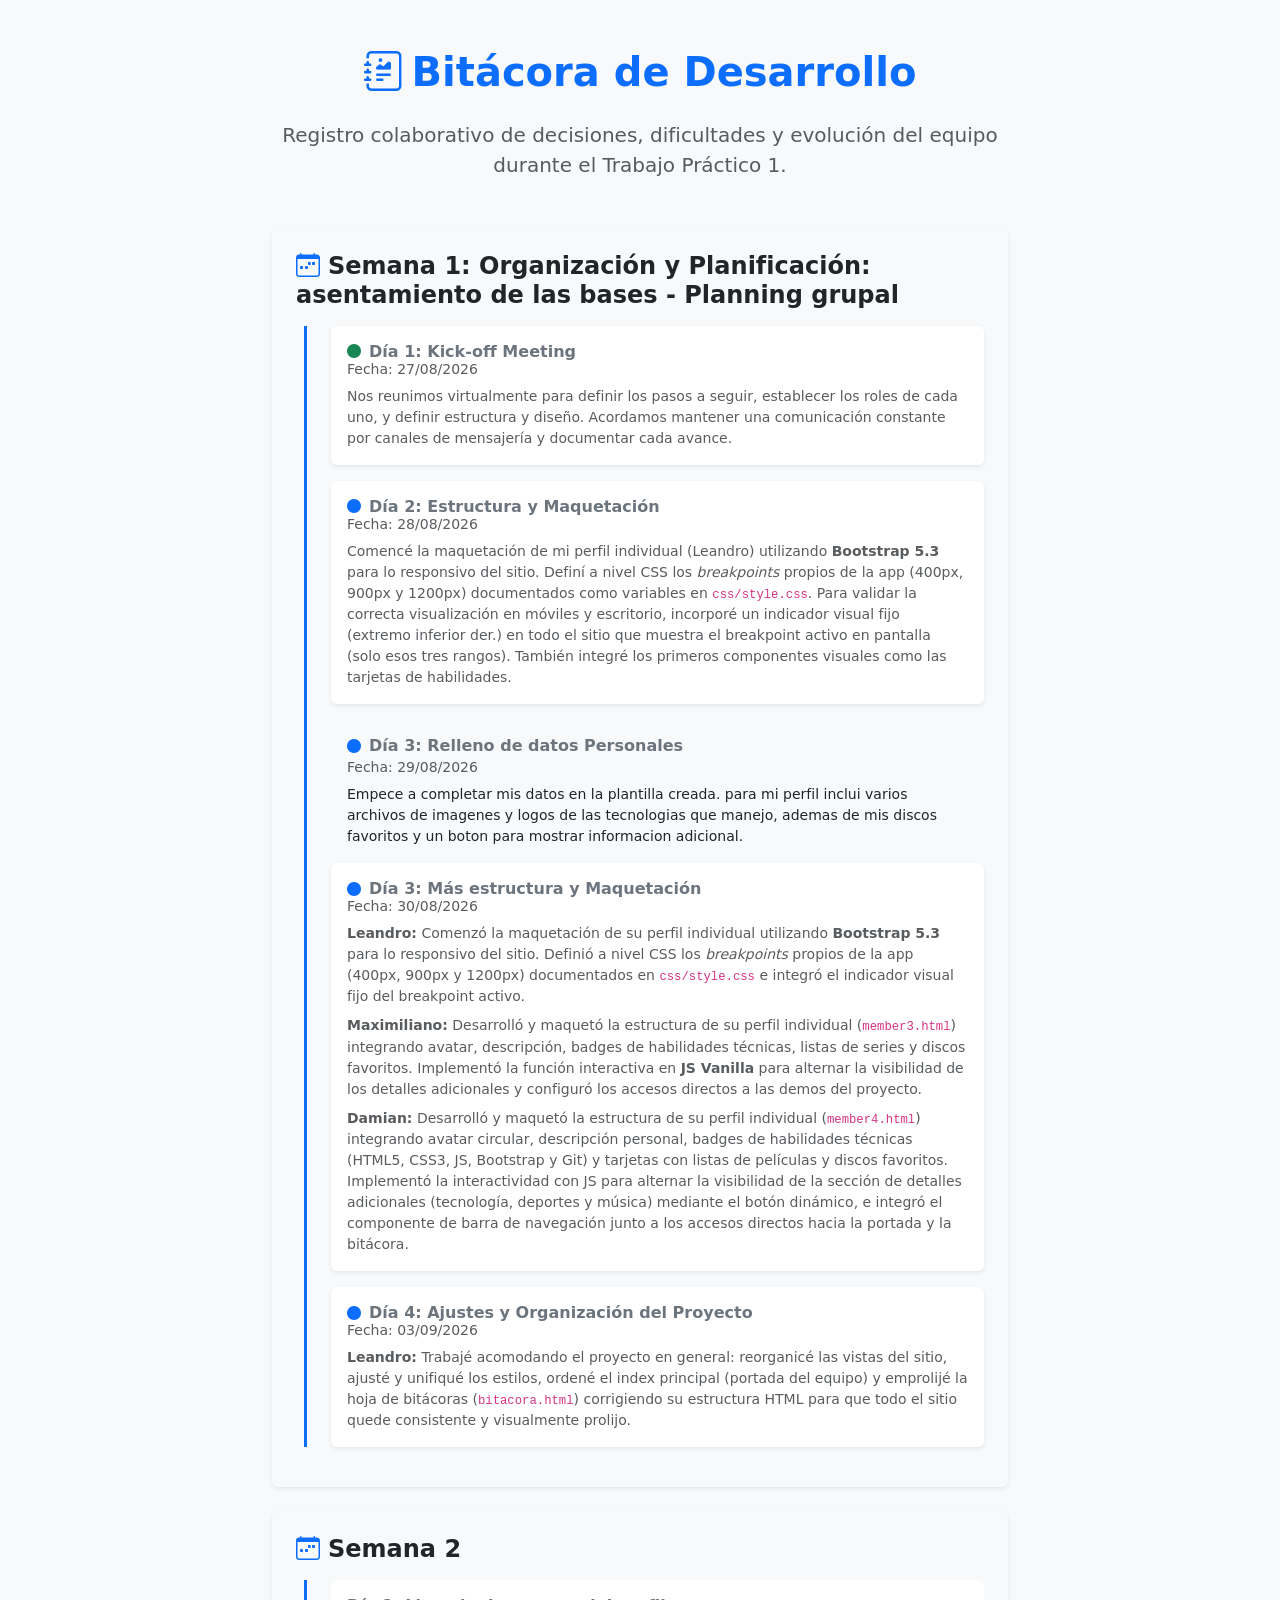
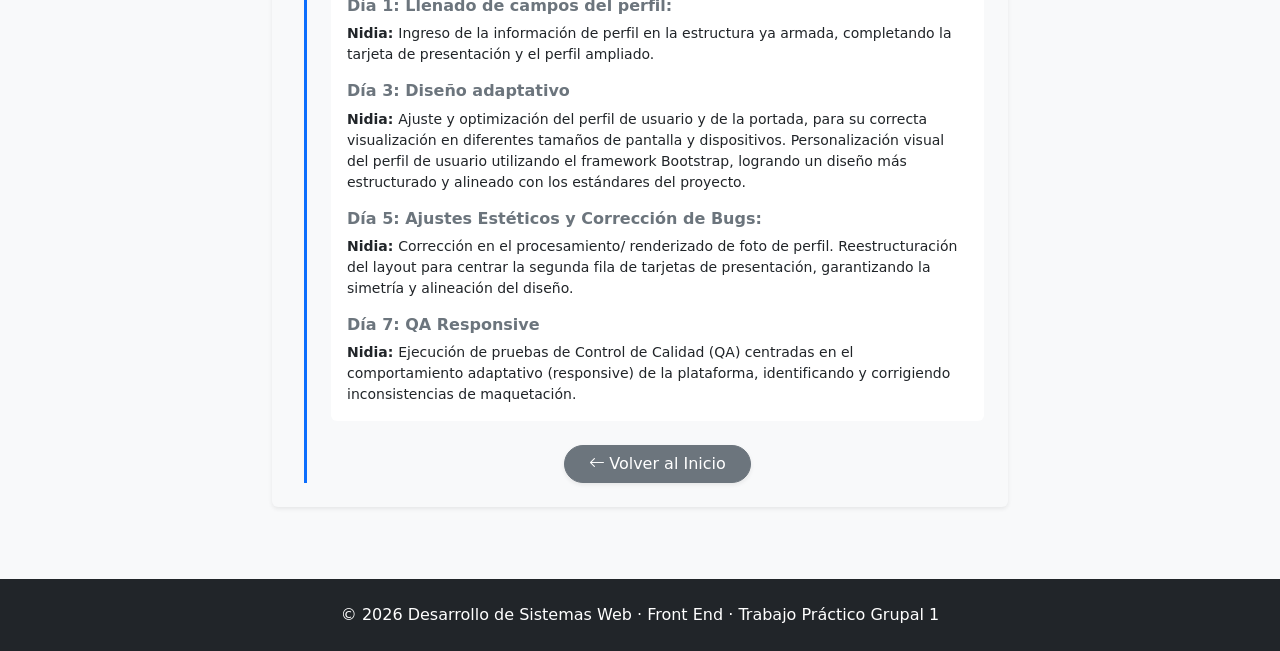
==== commit ee759a0e: "se volvio a agregar el dato de la bitacora pisada" ====
--- a/bitacora.html
+++ b/bitacora.html
@@ -88,6 +88,20 @@
                     </p>
                   </div>
                 </div>
+                <div class="card-body p-3">
+                <h5 class="card-title h6 fw-bold text-secondary">
+                  <i class="bi bi-circle-fill text-primary small me-2"></i
+                  >Día 3: Relleno de datos Personales
+                </h5>
+                <h6 class="card-subtitle mb-2 text-muted small">
+                  Fecha: 29/08/2026
+                </h6>
+                <p class="card-text small">
+                  Empece a completar mis datos en la plantilla creada. para mi perfil inclui varios archivos de imagenes y
+                  logos de las tecnologias que manejo, ademas de mis discos favoritos y un boton para mostrar informacion adicional.
+                                          
+                </p>
+              </div>  
 
                 <!-- DIA 3 (30/08/2026) -->
                 <div class="card border-0 shadow-sm bg-white mb-3">
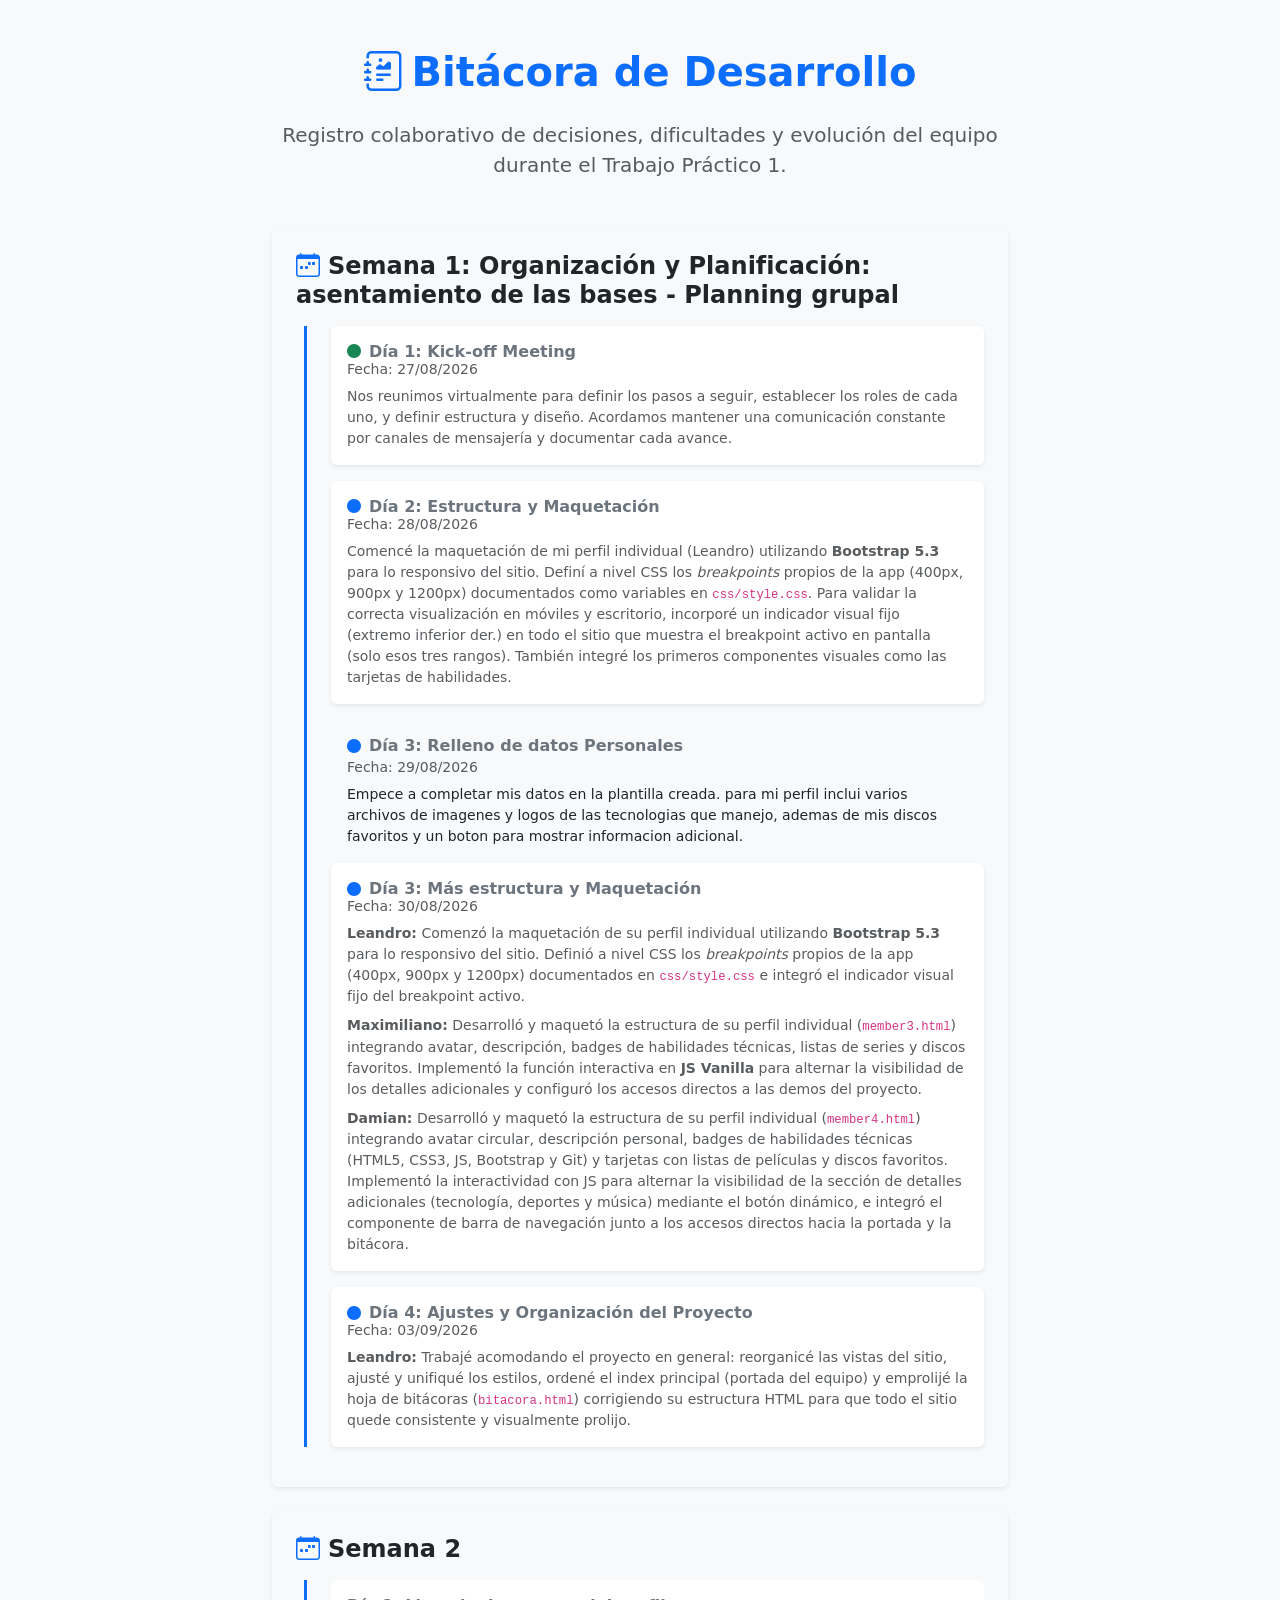
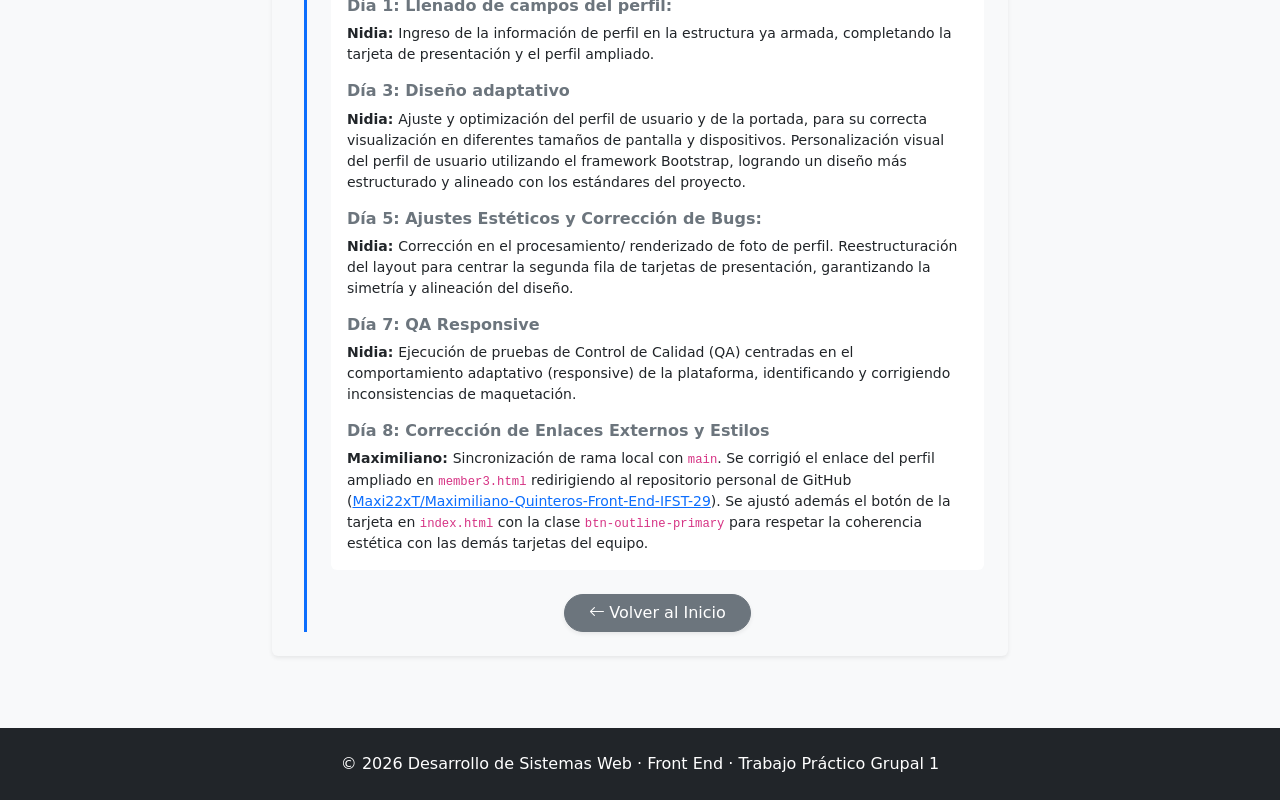
==== commit d2eb6b9a: "fix: actualiza enlace de GitHub en member3 y agrega registro en bitacora" ====
--- a/bitacora.html
+++ b/bitacora.html
@@ -1,4 +1,4 @@
-<!doctype html>
+﻿<!doctype html>
 <html lang="es">
   <head>
     <meta charset="utf-8" />
@@ -206,6 +206,11 @@
                                 <p class="card-text small"><strong>Nidia: </strong>Ejecución de pruebas de Control de Calidad (QA)
                                   centradas en el comportamiento adaptativo (responsive) de la plataforma, identificando
                                     y corrigiendo inconsistencias de maquetación.</p>
+                                <!-- Entrada Maximiliano - Semana 2 -->
+<h5 class="card-title h6 fw-bold text-secondary mt-3">Día 8: Corrección de Enlaces Externos y Estilos</h5>
+<p class="card-text small mb-0">
+  <strong>Maximiliano: </strong>Sincronización de rama local con <code>main</code>. Se corrigió el enlace del perfil ampliado en <code>member3.html</code> redirigiendo al repositorio personal de GitHub (<a href="https://github.com/Maxi22xT/Maximiliano-Quinteros-Front-End-IFST-29" target="_blank" rel="noopener noreferrer">Maxi22xT/Maximiliano-Quinteros-Front-End-IFST-29</a>). Se ajustó además el botón de la tarjeta en <code>index.html</code> con la clase <code>btn-outline-primary</code> para respetar la coherencia estética con las demás tarjetas del equipo.
+</p>
                                 
                                   
                               </div>
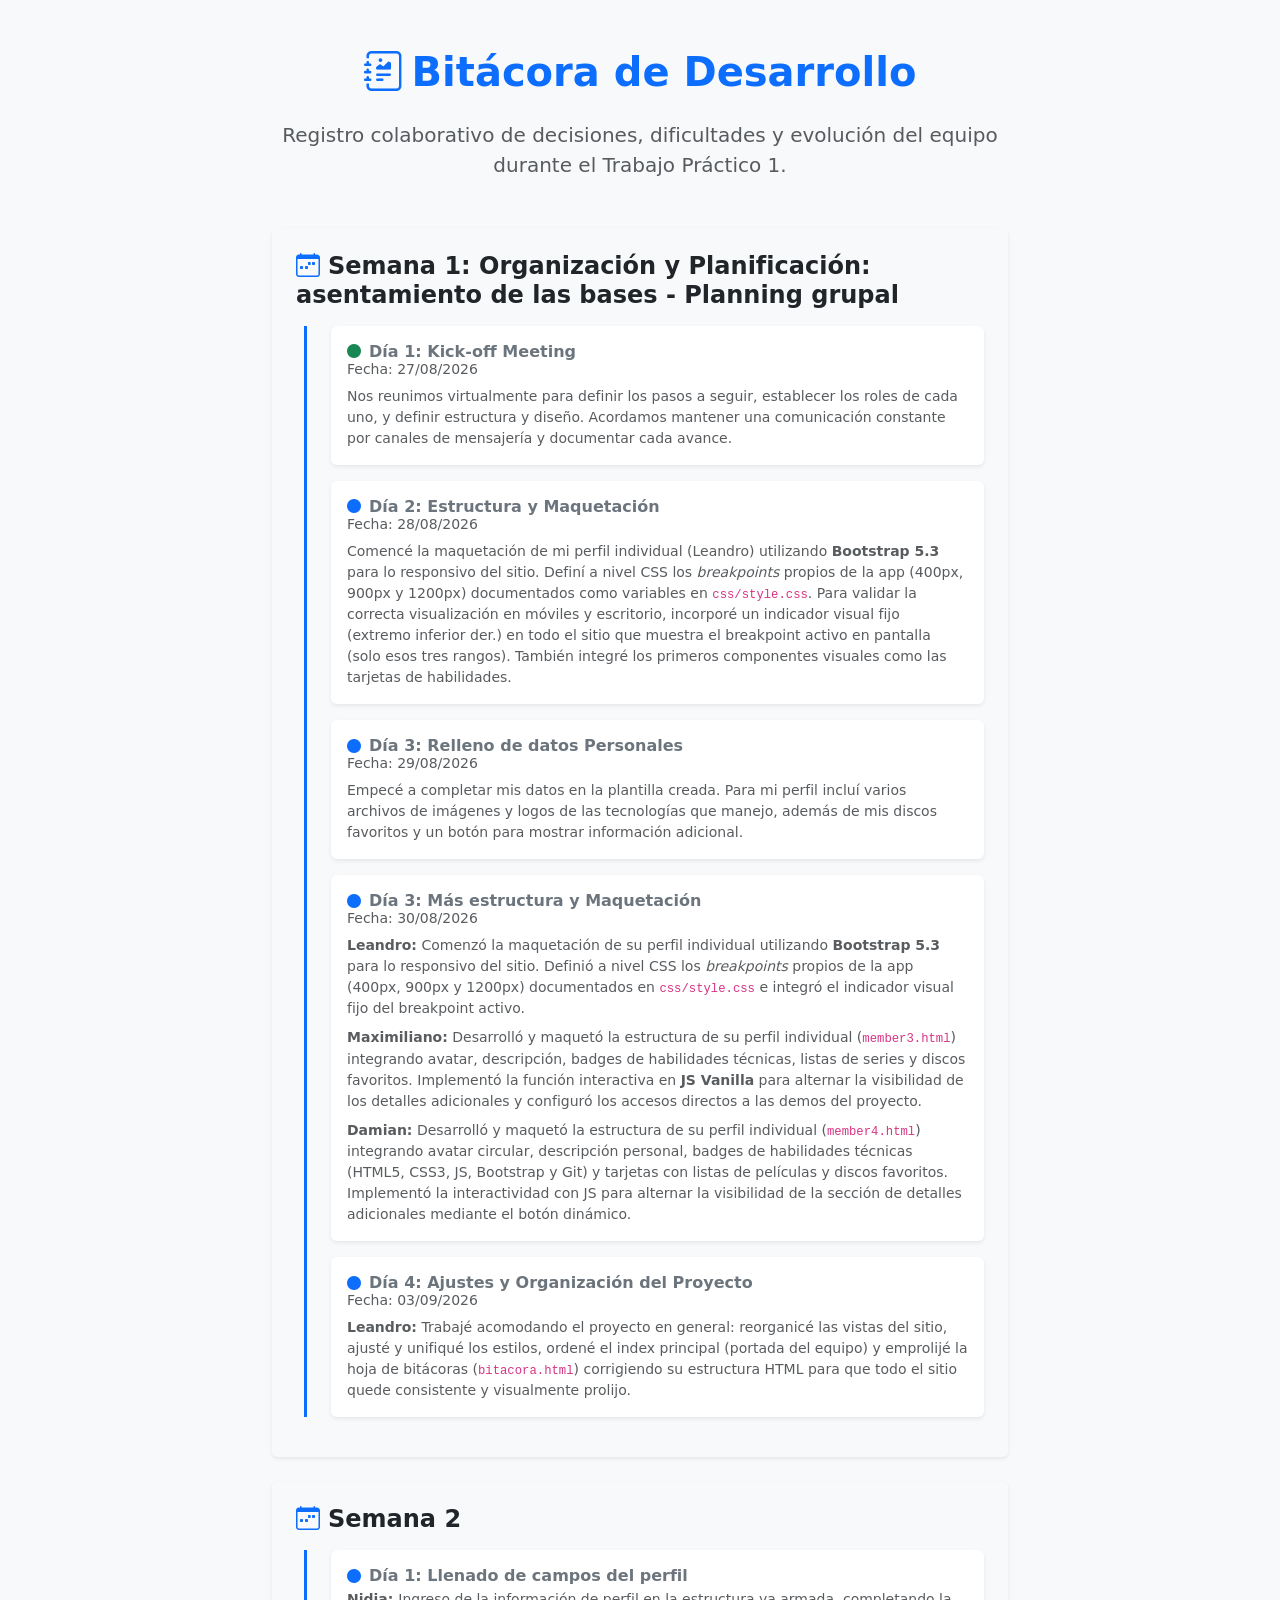
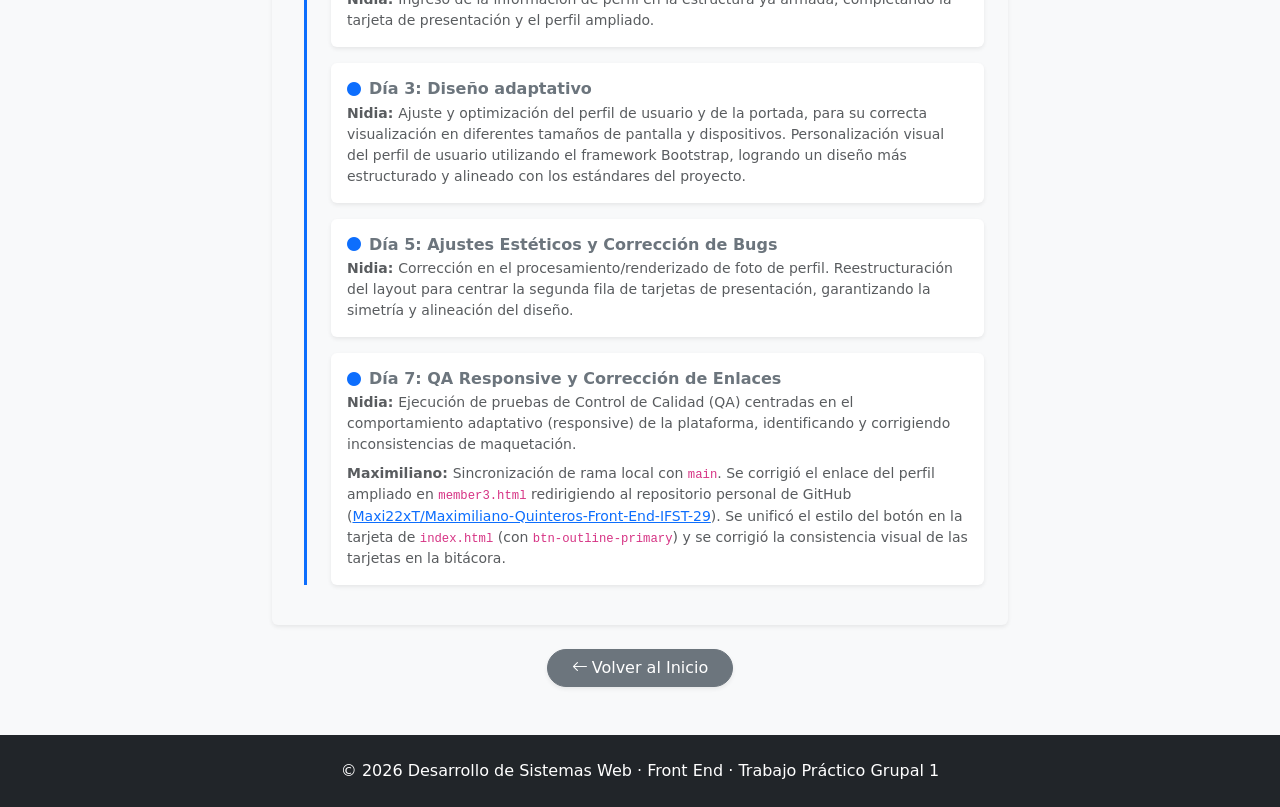
==== commit 8ef5f99c: "fix: restaura card en dia 3 de semana 1 y consolida entrada en semana 2 dia 7" ====
--- a/bitacora.html
+++ b/bitacora.html
@@ -33,23 +33,22 @@
             equipo durante el Trabajo Práctico 1.
           </p>
 
-          <!-- SEMANA 1: Contenedor Principal -->
+          <!-- SEMANA 1 -->
           <div class="card mb-4 shadow-sm border-0 bg-light">
             <div class="card-body p-4">
               <h3 class="card-title h4 text-dark fw-bold mb-3">
                 <i class="bi bi-calendar-week me-2 text-primary"></i>Semana 1:
-                Organización y Planificación: asentamiento de las bases -
-                Planning grupal
+                Organización y Planificación: asentamiento de las bases - Planning grupal
               </h3>
 
               <!-- LINEA DE TIEMPO (TIMELINE) -->
               <div class="border-start border-3 border-primary ps-4 ms-2 mt-3">
+                
                 <!-- DIA 1 -->
                 <div class="card border-0 shadow-sm bg-white mb-3">
                   <div class="card-body p-3">
                     <h5 class="card-title h6 fw-bold text-secondary mb-1">
-                      <i class="bi bi-circle-fill text-success small me-2"></i
-                      >Día 1: Kick-off Meeting
+                      <i class="bi bi-circle-fill text-success small me-2"></i>Día 1: Kick-off Meeting
                     </h5>
                     <h6 class="card-subtitle mb-2 text-muted small">
                       Fecha: 27/08/2026
@@ -63,20 +62,18 @@
                   </div>
                 </div>
 
-                <!-- DIA 2 (28/08/2026) -->
-                <div class="card border-0 shadow-sm bg-white mb-3">
-                  <div class="card-body p-3">
-                    <h5 class="card-title h6 fw-bold text-secondary mb-1">
-                      <i class="bi bi-circle-fill text-primary small me-2"></i
-                      >Día 2: Estructura y Maquetación
+                <!-- DIA 2 -->
+                <div class="card border-0 shadow-sm bg-white mb-3">
+                  <div class="card-body p-3">
+                    <h5 class="card-title h6 fw-bold text-secondary mb-1">
+                      <i class="bi bi-circle-fill text-primary small me-2"></i>Día 2: Estructura y Maquetación
                     </h5>
                     <h6 class="card-subtitle mb-2 text-muted small">
                       Fecha: 28/08/2026
                     </h6>
                     <p class="card-text small text-muted mb-0">
                       Comencé la maquetación de mi perfil individual (Leandro)
-                      utilizando
-                      <strong>Bootstrap 5.3</strong> para lo responsivo del
+                      utilizando <strong>Bootstrap 5.3</strong> para lo responsivo del
                       sitio. Definí a nivel CSS los <em>breakpoints</em> propios
                       de la app (400px, 900px y 1200px) documentados como
                       variables en <code>css/style.css</code>. Para validar la
@@ -88,46 +85,44 @@
                     </p>
                   </div>
                 </div>
-                <div class="card-body p-3">
-                <h5 class="card-title h6 fw-bold text-secondary">
-                  <i class="bi bi-circle-fill text-primary small me-2"></i
-                  >Día 3: Relleno de datos Personales
-                </h5>
-                <h6 class="card-subtitle mb-2 text-muted small">
-                  Fecha: 29/08/2026
-                </h6>
-                <p class="card-text small">
-                  Empece a completar mis datos en la plantilla creada. para mi perfil inclui varios archivos de imagenes y
-                  logos de las tecnologias que manejo, ademas de mis discos favoritos y un boton para mostrar informacion adicional.
-                                          
-                </p>
-              </div>  
-
-                <!-- DIA 3 (30/08/2026) -->
-                <div class="card border-0 shadow-sm bg-white mb-3">
-                  <div class="card-body p-3">
-                    <h5 class="card-title h6 fw-bold text-secondary mb-1">
-                      <i class="bi bi-circle-fill text-primary small me-2"></i
-                      >Día 3: Más estructura y Maquetación
+
+                <!-- DIA 3: Relleno de datos personales (Corregido con su contenedor card blanco) -->
+                <div class="card border-0 shadow-sm bg-white mb-3">
+                  <div class="card-body p-3">
+                    <h5 class="card-title h6 fw-bold text-secondary mb-1">
+                      <i class="bi bi-circle-fill text-primary small me-2"></i>Día 3: Relleno de datos Personales
+                    </h5>
+                    <h6 class="card-subtitle mb-2 text-muted small">
+                      Fecha: 29/08/2026
+                    </h6>
+                    <p class="card-text small text-muted mb-0">
+                      Empecé a completar mis datos en la plantilla creada. Para mi perfil incluí varios archivos de
+                      imágenes y logos de las tecnologías que manejo, además de mis discos favoritos y un botón para
+                      mostrar información adicional.
+                    </p>
+                  </div>
+                </div>
+
+                <!-- DIA 3 (30/08/2026): Avance grupal -->
+                <div class="card border-0 shadow-sm bg-white mb-3">
+                  <div class="card-body p-3">
+                    <h5 class="card-title h6 fw-bold text-secondary mb-1">
+                      <i class="bi bi-circle-fill text-primary small me-2"></i>Día 3: Más estructura y Maquetación
                     </h5>
                     <h6 class="card-subtitle mb-2 text-muted small">
                       Fecha: 30/08/2026
                     </h6>
-
                     <div class="card-text small text-muted">
                       <p class="mb-2">
                         <strong>Leandro:</strong> Comenzó la maquetación de su
-                        perfil individual utilizando
-                        <strong>Bootstrap 5.3</strong> para lo responsivo del
-                        sitio. Definió a nivel CSS los
-                        <em>breakpoints</em> propios de la app (400px, 900px y
+                        perfil individual utilizando <strong>Bootstrap 5.3</strong> para lo responsivo del
+                        sitio. Definió a nivel CSS los <em>breakpoints</em> propios de la app (400px, 900px y
                         1200px) documentados en <code>css/style.css</code> e
                         integró el indicador visual fijo del breakpoint activo.
                       </p>
                       <p class="mb-2">
                         <strong>Maximiliano:</strong> Desarrolló y maquetó la
-                        estructura de su perfil individual
-                        (<code>member3.html</code>) integrando avatar,
+                        estructura de su perfil individual (<code>member3.html</code>) integrando avatar,
                         descripción, badges de habilidades técnicas, listas de
                         series y discos favoritos. Implementó la función
                         interactiva en <strong>JS Vanilla</strong> para alternar
@@ -136,28 +131,22 @@
                       </p>
                       <p class="mb-0">
                         <strong>Damian:</strong> Desarrolló y maquetó la
-                        estructura de su perfil individual
-                        (<code>member4.html</code>) integrando avatar circular,
+                        estructura de su perfil individual (<code>member4.html</code>) integrando avatar circular,
                         descripción personal, badges de habilidades técnicas
                         (HTML5, CSS3, JS, Bootstrap y Git) y tarjetas con listas
                         de películas y discos favoritos. Implementó la
                         interactividad con JS para alternar la visibilidad de la
-                        sección de detalles adicionales (tecnología, deportes y
-                        música) mediante el botón dinámico, e integró el
-                        componente de barra de navegación junto a los accesos
-                        directos hacia la portada y la bitácora.
-                      </p>
-
+                        sección de detalles adicionales mediante el botón dinámico.
+                      </p>
                     </div>
                   </div>
                 </div>
 
-                <!-- DIA 4 (03/09/2026) -->
-                <div class="card border-0 shadow-sm bg-white mb-3">
-                  <div class="card-body p-3">
-                    <h5 class="card-title h6 fw-bold text-secondary mb-1">
-                      <i class="bi bi-circle-fill text-primary small me-2"></i
-                      >Día 4: Ajustes y Organización del Proyecto
+                <!-- DIA 4 -->
+                <div class="card border-0 shadow-sm bg-white mb-3">
+                  <div class="card-body p-3">
+                    <h5 class="card-title h6 fw-bold text-secondary mb-1">
+                      <i class="bi bi-circle-fill text-primary small me-2"></i>Día 4: Ajustes y Organización del Proyecto
                     </h5>
                     <h6 class="card-subtitle mb-2 text-muted small">
                       Fecha: 03/09/2026
@@ -174,73 +163,89 @@
                   </div>
                 </div>
 
-               </div>
+              </div>
             </div>
-            <!-- Fin de card-body de Semana 1 -->
           </div>
-          <!-- Fin de card de Semana 1 -->
-
-          <!-- SEMANA 2: Estructura comentada para futuro uso -->
-           <div class="card mb-4 shadow-sm border-0 bg-light">
-                      <div class="card-body p-4">
-                        <h3 class="card-title h4 text-dark fw-bold mb-3">
-                          <i class="bi bi-calendar-week me-2 text-primary"></i>Semana 2
-                        </h3>
-                        <div class="border-start border-3 border-primary ps-4 ms-2 mt-3">
-                          <div class="card border-0 shadow-none bg-white mb-3">
-                              <div class="card-body p-3">
-
-                                <h5 class="card-title h6 fw-bold text-secondary">Día 1: Llenado de campos del perfil:</h5>
-                                <p class="card-text small"><strong>Nidia: </strong>Ingreso de la información de perfil en la 
-                                estructura ya armada, completando la tarjeta de presentación y el perfil ampliado.</p>
-                                <h5 class="card-title h6 fw-bold text-secondary">Día 3: Diseño adaptativo</h5>
-                                <p class="card-text small"><strong>Nidia: </strong>Ajuste y optimización del perfil 
-                                  de usuario y de la portada, para su correcta visualización en diferentes tamaños de pantalla y
-                                  dispositivos. Personalización visual del perfil de usuario utilizando el framework Bootstrap,
-                                  logrando un diseño más estructurado y alineado con los estándares del proyecto.</p>  
-                                <h5 class="card-title h6 fw-bold text-secondary">Día 5: Ajustes Estéticos y Corrección de Bugs:</h5>
-                                <p class="card-text small"><strong>Nidia: </strong>Corrección en el procesamiento/
-                                  renderizado de foto de perfil. Reestructuración del layout para centrar la segunda
-                                  fila de tarjetas de presentación, garantizando la simetría y alineación del diseño.</p>
-                                  <h5 class="card-title h6 fw-bold text-secondary">Día 7: QA Responsive</h5>
-                                <p class="card-text small"><strong>Nidia: </strong>Ejecución de pruebas de Control de Calidad (QA)
-                                  centradas en el comportamiento adaptativo (responsive) de la plataforma, identificando
-                                    y corrigiendo inconsistencias de maquetación.</p>
-                                <!-- Entrada Maximiliano - Semana 2 -->
-<h5 class="card-title h6 fw-bold text-secondary mt-3">Día 8: Corrección de Enlaces Externos y Estilos</h5>
-<p class="card-text small mb-0">
-  <strong>Maximiliano: </strong>Sincronización de rama local con <code>main</code>. Se corrigió el enlace del perfil ampliado en <code>member3.html</code> redirigiendo al repositorio personal de GitHub (<a href="https://github.com/Maxi22xT/Maximiliano-Quinteros-Front-End-IFST-29" target="_blank" rel="noopener noreferrer">Maxi22xT/Maximiliano-Quinteros-Front-End-IFST-29</a>). Se ajustó además el botón de la tarjeta en <code>index.html</code> con la clase <code>btn-outline-primary</code> para respetar la coherencia estética con las demás tarjetas del equipo.
-</p>
-                                
-                                  
-                              </div>
-              </div>
-              
-          <!-- 
+
+          <!-- SEMANA 2 -->
           <div class="card mb-4 shadow-sm border-0 bg-light">
             <div class="card-body p-4">
               <h3 class="card-title h4 text-dark fw-bold mb-3">
-                <i class="bi bi-calendar-week me-2 text-primary"></i>Semana 2: Diseño y Estructura
+                <i class="bi bi-calendar-week me-2 text-primary"></i>Semana 2
               </h3>
+
               <div class="border-start border-3 border-primary ps-4 ms-2 mt-3">
-                <div class="card border-0 shadow-sm bg-white mb-3">
-                  <div class="card-body p-3">
-                    <h5 class="card-title h6 fw-bold text-secondary">Día X: Avance específico</h5>
-                    <p class="card-text small">Detalle del día...</p>
-                  </div>
-                </div>
+                
+                <!-- Día 1 Semana 2 -->
+                <div class="card border-0 shadow-sm bg-white mb-3">
+                  <div class="card-body p-3">
+                    <h5 class="card-title h6 fw-bold text-secondary mb-1">
+                      <i class="bi bi-circle-fill text-primary small me-2"></i>Día 1: Llenado de campos del perfil
+                    </h5>
+                    <p class="card-text small text-muted mb-0">
+                      <strong>Nidia: </strong>Ingreso de la información de perfil en la 
+                      estructura ya armada, completando la tarjeta de presentación y el perfil ampliado.
+                    </p>
+                  </div>
+                </div>
+
+                <!-- Día 3 Semana 2 -->
+                <div class="card border-0 shadow-sm bg-white mb-3">
+                  <div class="card-body p-3">
+                    <h5 class="card-title h6 fw-bold text-secondary mb-1">
+                      <i class="bi bi-circle-fill text-primary small me-2"></i>Día 3: Diseño adaptativo
+                    </h5>
+                    <p class="card-text small text-muted mb-0">
+                      <strong>Nidia: </strong>Ajuste y optimización del perfil 
+                      de usuario y de la portada, para su correcta visualización en diferentes tamaños de pantalla y
+                      dispositivos. Personalización visual del perfil de usuario utilizando el framework Bootstrap,
+                      logrando un diseño más estructurado y alineado con los estándares del proyecto.
+                    </p>
+                  </div>
+                </div>
+
+                <!-- Día 5 Semana 2 -->
+                <div class="card border-0 shadow-sm bg-white mb-3">
+                  <div class="card-body p-3">
+                    <h5 class="card-title h6 fw-bold text-secondary mb-1">
+                      <i class="bi bi-circle-fill text-primary small me-2"></i>Día 5: Ajustes Estéticos y Corrección de Bugs
+                    </h5>
+                    <p class="card-text small text-muted mb-0">
+                      <strong>Nidia: </strong>Corrección en el procesamiento/renderizado de foto de perfil. Reestructuración del layout para centrar la segunda
+                      fila de tarjetas de presentación, garantizando la simetría y alineación del diseño.
+                    </p>
+                  </div>
+                </div>
+
+                <!-- Día 7 Semana 2: QA Responsive y Ajustes de Enlaces -->
+                <div class="card border-0 shadow-sm bg-white mb-3">
+                  <div class="card-body p-3">
+                    <h5 class="card-title h6 fw-bold text-secondary mb-1">
+                      <i class="bi bi-circle-fill text-primary small me-2"></i>Día 7: QA Responsive y Corrección de Enlaces
+                    </h5>
+                    <div class="card-text small text-muted">
+                      <p class="mb-2">
+                        <strong>Nidia: </strong>Ejecución de pruebas de Control de Calidad (QA)
+                        centradas en el comportamiento adaptativo (responsive) de la plataforma, identificando
+                        y corrigiendo inconsistencias de maquetación.
+                      </p>
+                      <p class="mb-0">
+                        <strong>Maximiliano: </strong>Sincronización de rama local con <code>main</code>. Se corrigió el enlace del perfil ampliado en <code>member3.html</code> redirigiendo al repositorio personal de GitHub (<a href="https://github.com/Maxi22xT/Maximiliano-Quinteros-Front-End-IFST-29" target="_blank" rel="noopener noreferrer">Maxi22xT/Maximiliano-Quinteros-Front-End-IFST-29</a>). Se unificó el estilo del botón en la tarjeta de <code>index.html</code> (con <code>btn-outline-primary</code>) y se corrigió la consistencia visual de las tarjetas en la bitácora.
+                      </p>
+                    </div>
+                  </div>
+                </div>
+
               </div>
             </div>
-          </div> 
-          -->
+          </div>
 
           <!-- Botón de retorno -->
           <div class="text-center mt-4">
             <a
               href="index.html"
               class="btn btn-secondary shadow-sm rounded-pill px-4"
-              ><i class="bi bi-arrow-left me-1"></i>Volver al Inicio</a
-            >
+            ><i class="bi bi-arrow-left me-1"></i>Volver al Inicio</a>
           </div>
         </div>
       </div>
@@ -250,8 +255,7 @@
     <footer class="text-center py-4 mt-5 bg-dark text-white">
       <div class="container">
         <p class="mb-0">
-          &copy; 2026 Desarrollo de Sistemas Web · Front End · Trabajo Práctico
-          Grupal 1
+          &copy; 2026 Desarrollo de Sistemas Web · Front End · Trabajo Práctico Grupal 1
         </p>
       </div>
     </footer>
@@ -265,4 +269,4 @@
     <script type="module" src="js/components/general-navbar.js"></script>
     <script src="js/main.js"></script>
   </body>
-</html>
+</html>
